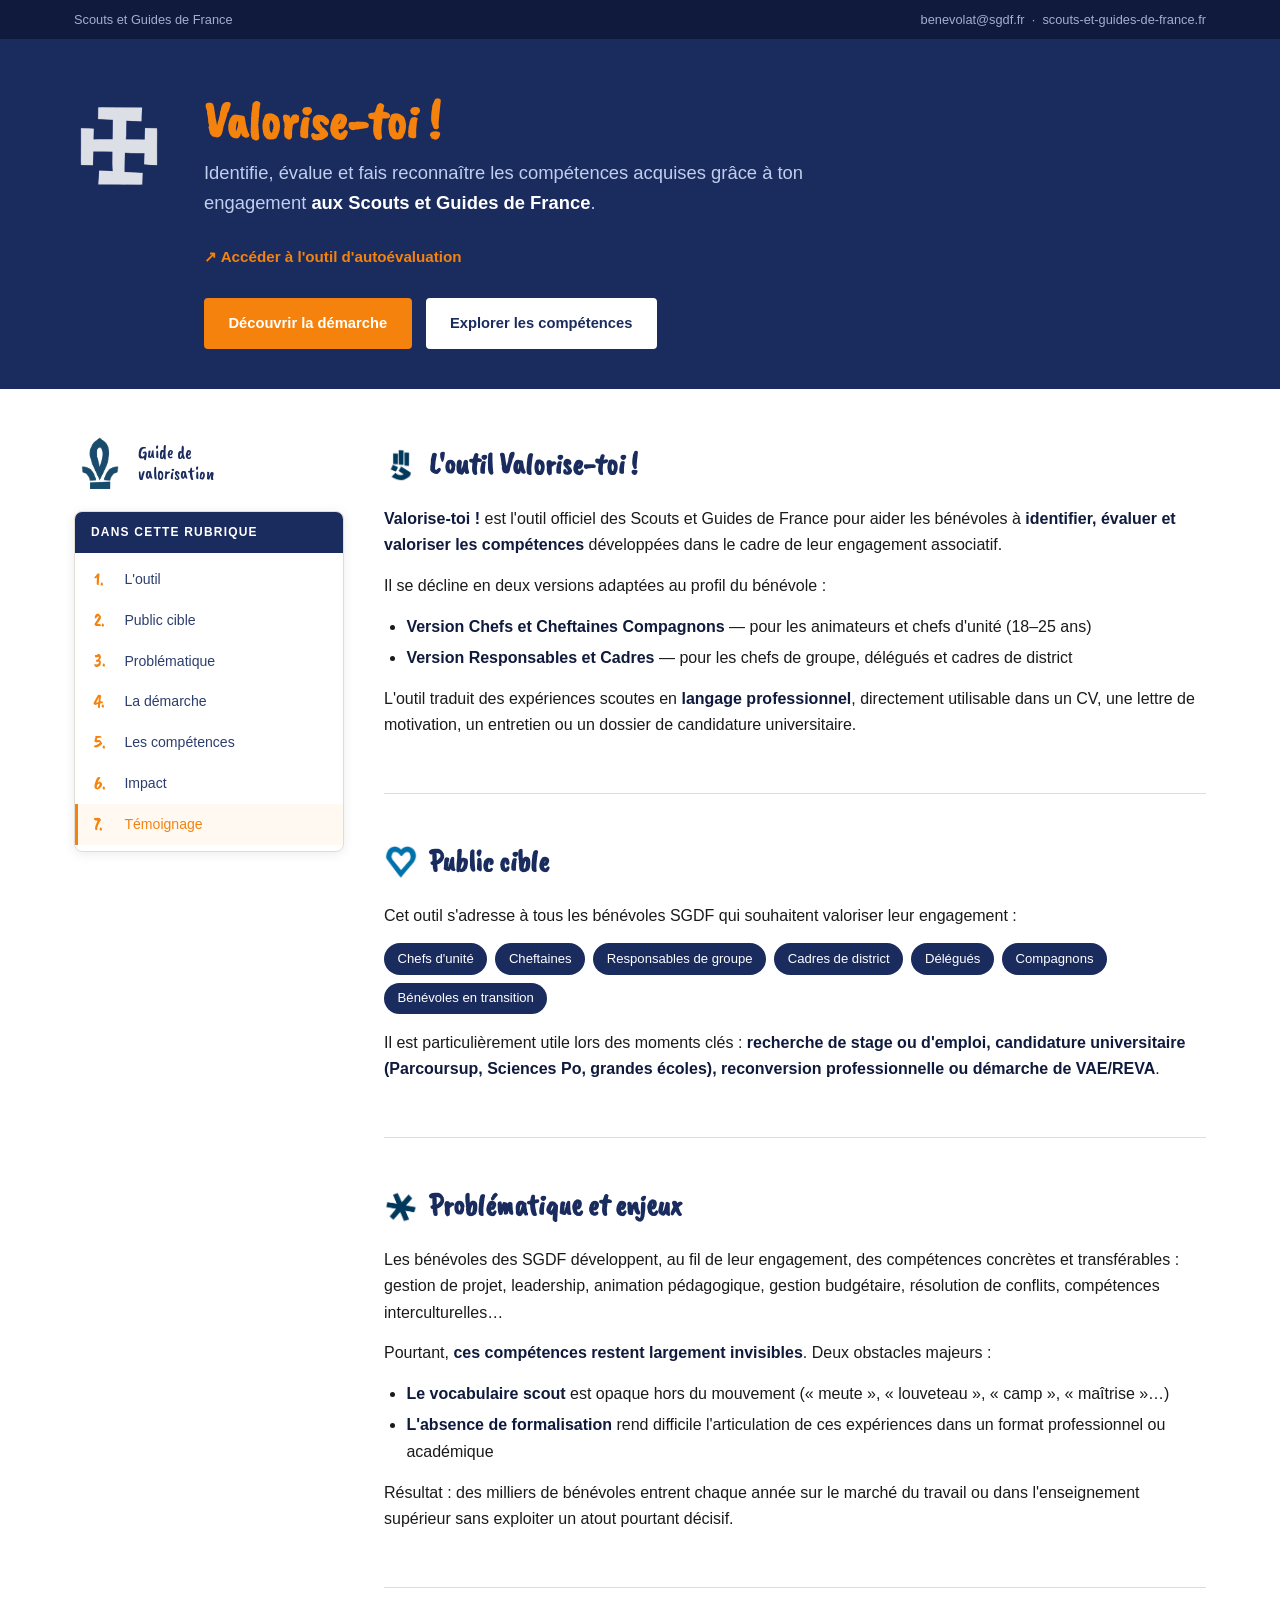
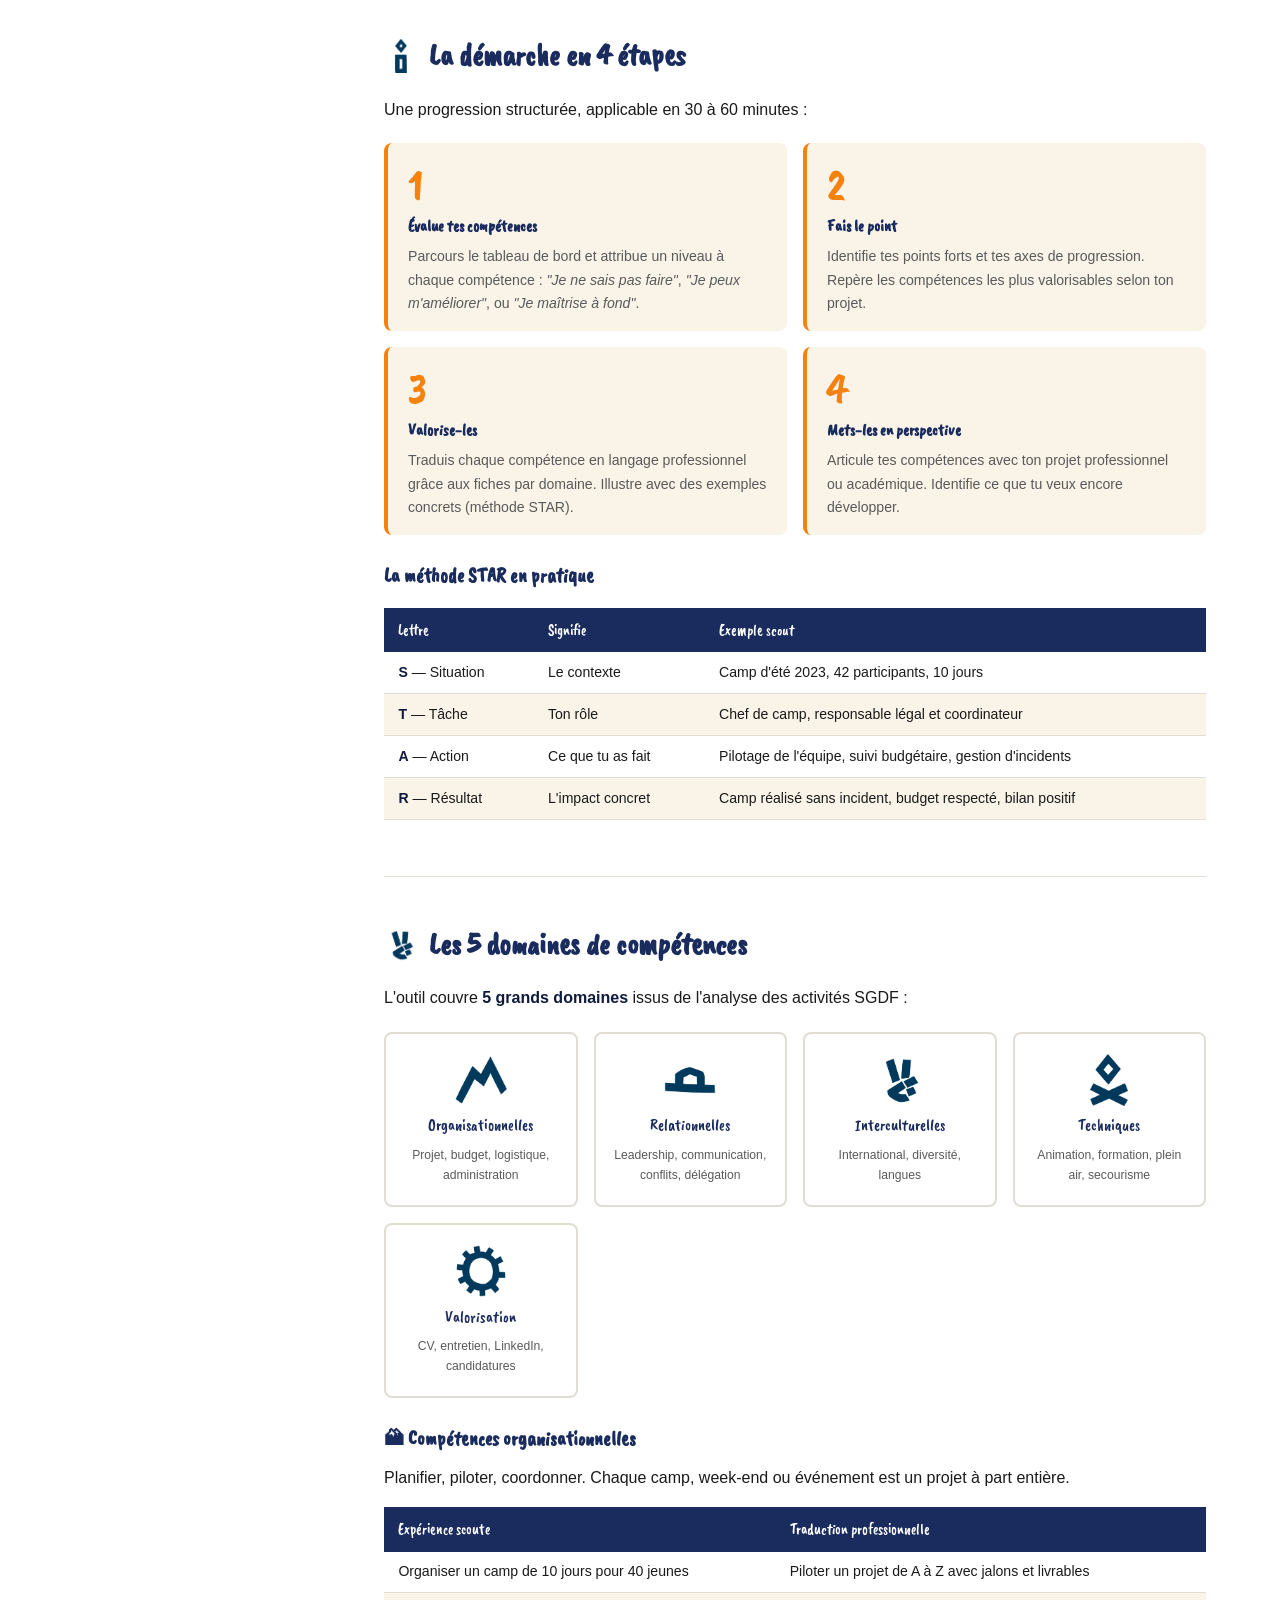
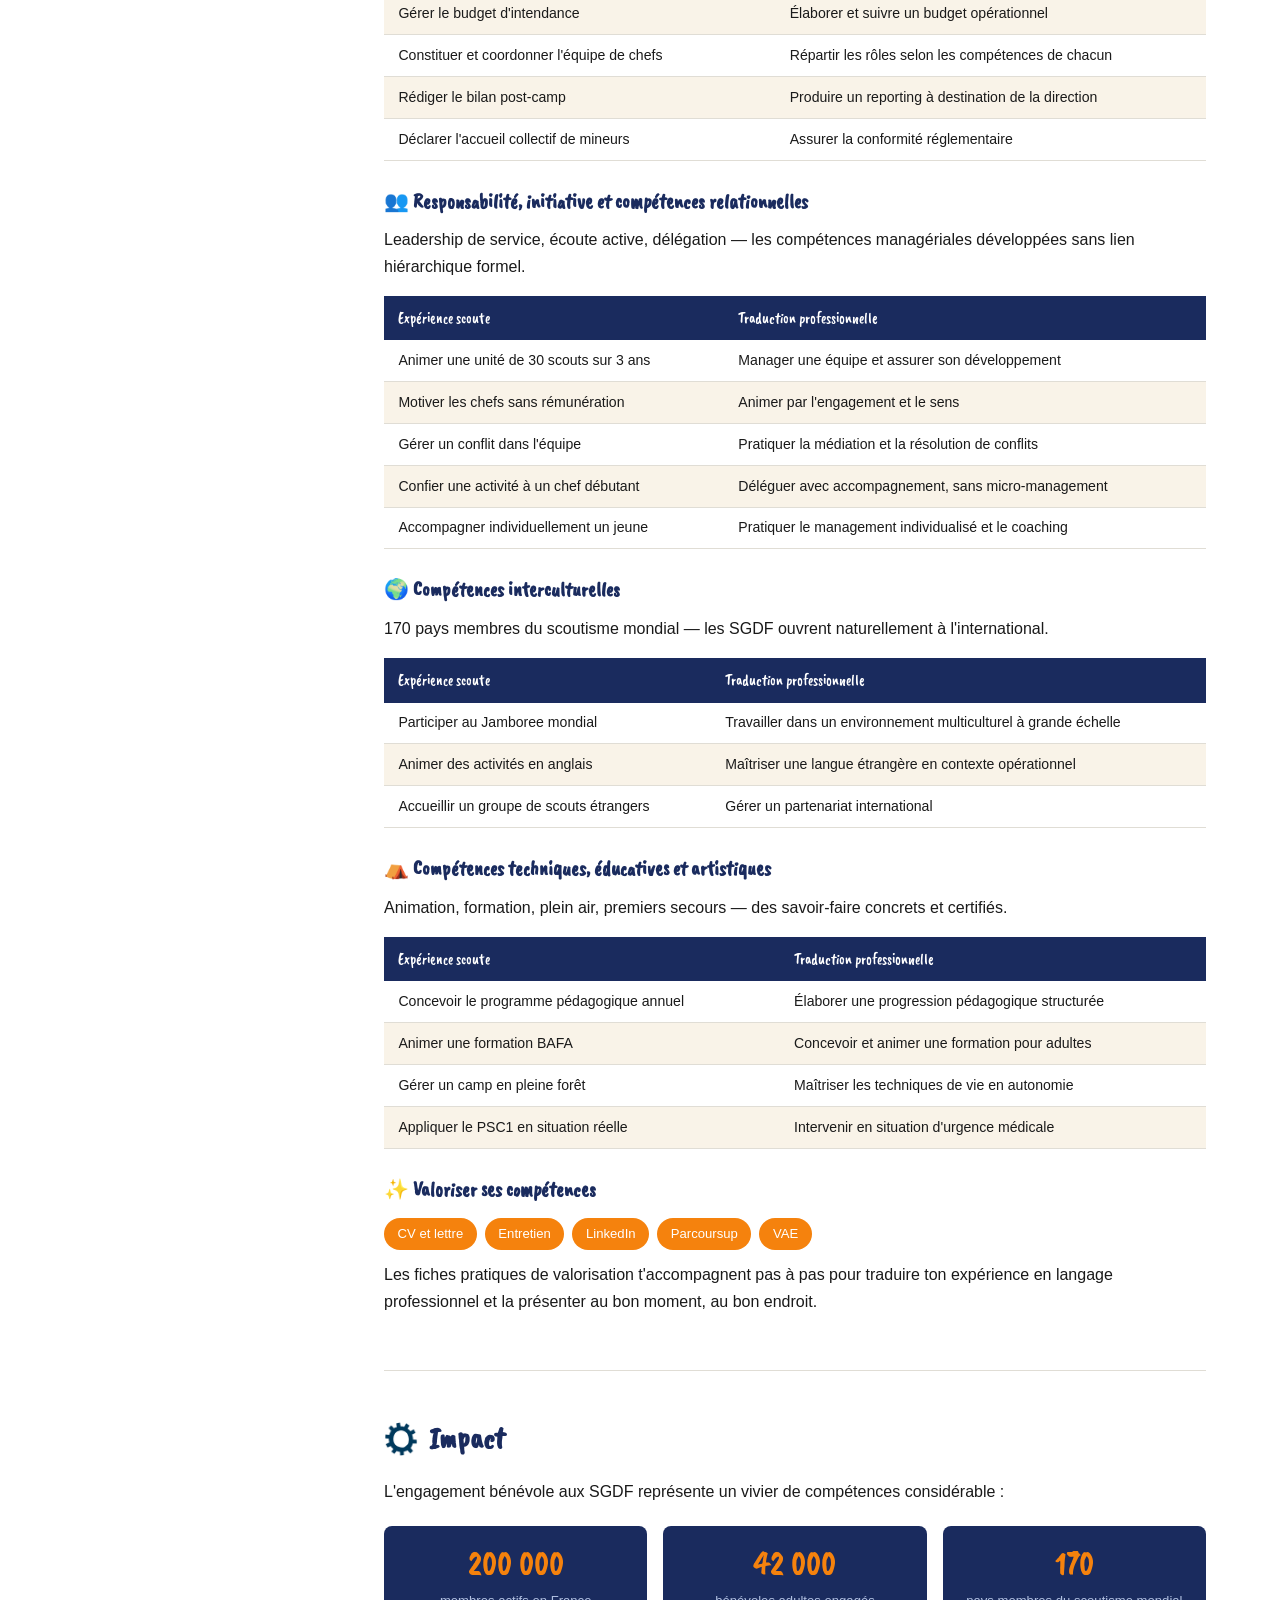
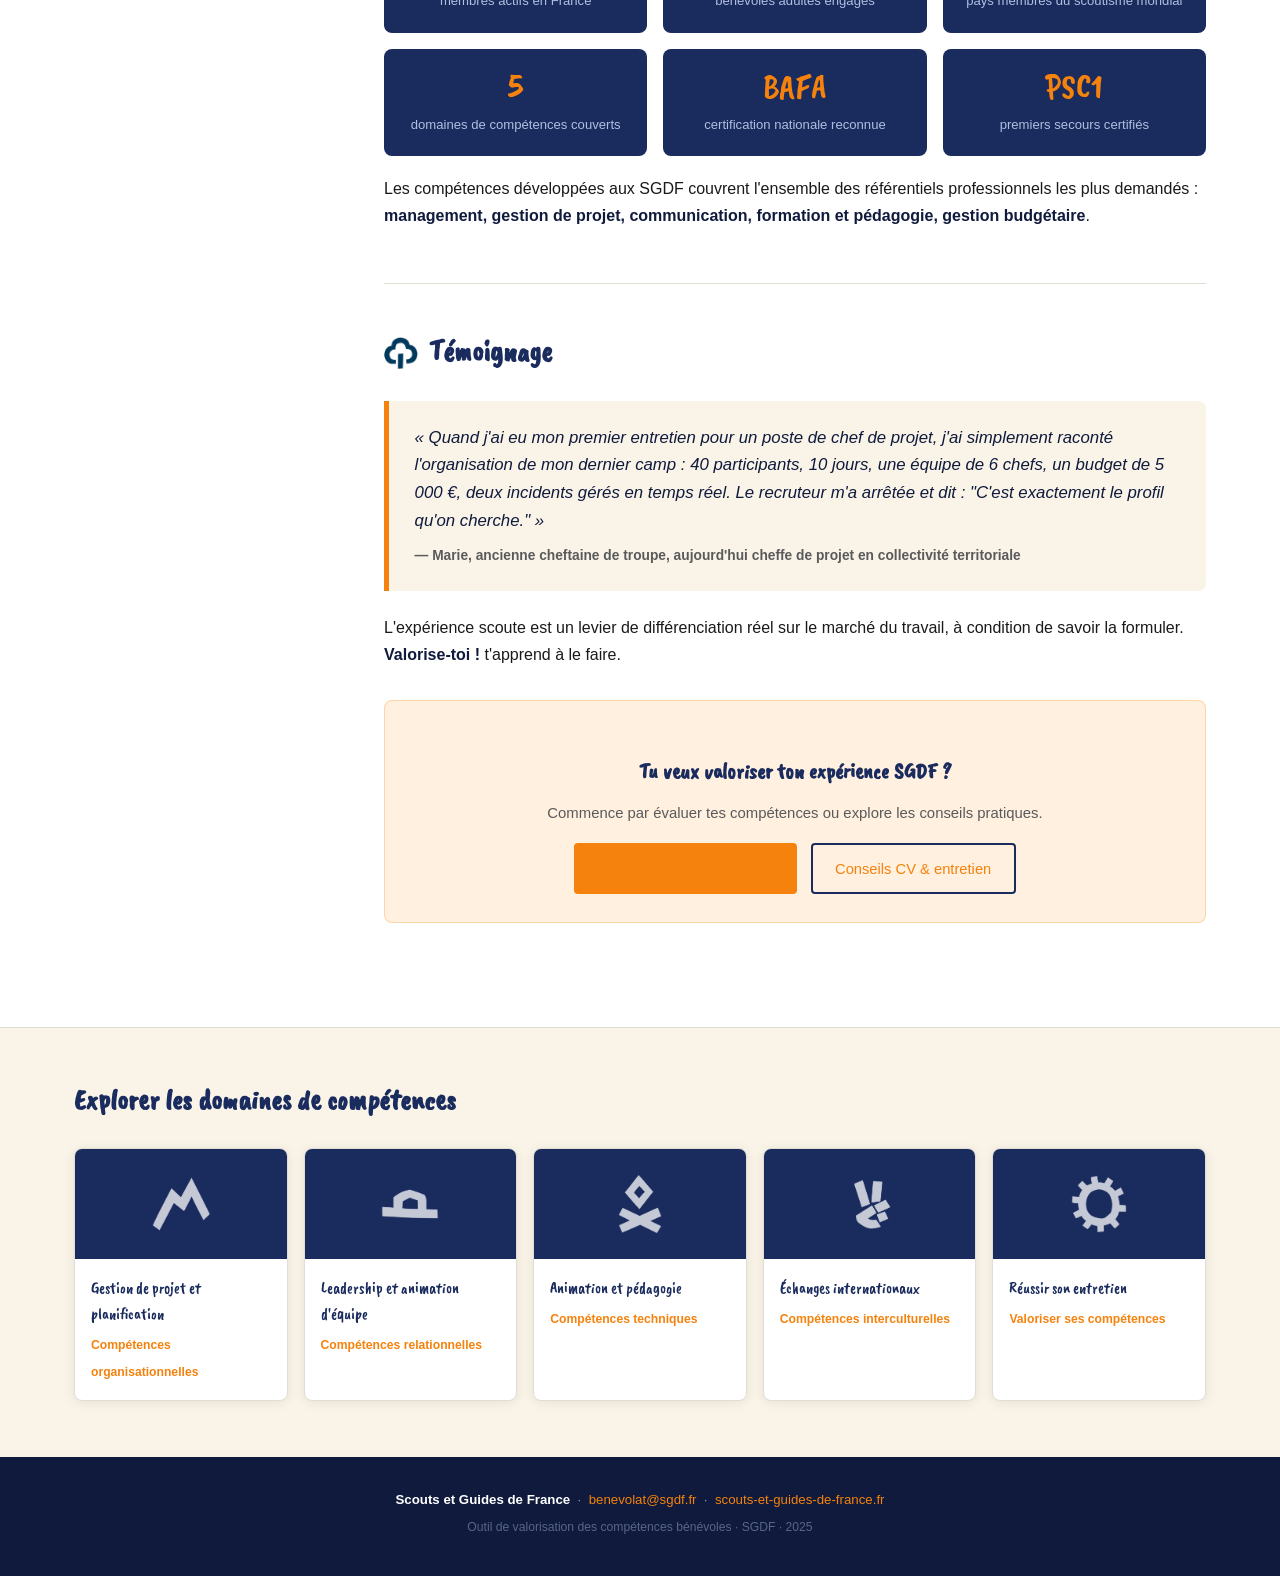
==== index.html @ da0bc48c "Add files via upload" ====
<!DOCTYPE html>
<html lang="fr">
<head>
  <meta charset="UTF-8">
  <meta name="viewport" content="width=device-width, initial-scale=1.0">
  <title>Valorise-toi ! — Scouts et Guides de France</title>
  <meta name="description" content="Identifie, évalue et fais reconnaître les compétences acquises grâce à ton engagement aux Scouts et Guides de France.">
  <link rel="icon" href="assets/icons/01_croixscoute/croix_scoute_01.png">

  <style>
    /* ── FONT ─────────────────────────────────────── */
    @font-face {
      font-family: 'CaveatBrush';
      src: url('assets/fonts/CaveatBrush-Regular.ttf') format('truetype');
    }

    /* ── RESET & ROOT ─────────────────────────────── */
    *, *::before, *::after { box-sizing: border-box; margin: 0; padding: 0; }

    :root {
      --orange:       #F5820D;
      --orange-soft:  #FFF0E0;
      --orange-dark:  #d96d05;
      --navy:         #1A2B5E;
      --navy-dark:    #0F1A3C;
      --navy-light:   #2c3e70;
      --cream:        #F9F3E8;
      --grey-light:   #f5f5f5;
      --border:       #e0ddd5;
      --text:         #1a1a1a;
      --text-muted:   #5a5a5a;
      --radius:       8px;
      --shadow:       0 2px 12px rgba(0,0,0,.08);
      --shadow-hover: 0 6px 24px rgba(0,0,0,.14);
    }

    html { scroll-behavior: smooth; }

    body {
      font-family: -apple-system, BlinkMacSystemFont, 'Segoe UI', Roboto, sans-serif;
      font-size: 1rem;
      line-height: 1.65;
      color: var(--text);
      background: #fff;
    }

    /* ── LAYOUT HELPERS ───────────────────────────── */
    .container {
      max-width: 1180px;
      margin: 0 auto;
      padding: 0 1.5rem;
    }

    /* ── TOP BAR ──────────────────────────────────── */
    .topbar {
      background: var(--navy-dark);
      padding: .55rem 0;
      font-size: .8rem;
      color: #a0afd0;
    }
    .topbar a { color: #a0afd0; text-decoration: none; }
    .topbar a:hover { color: #fff; }
    .topbar .inner {
      display: flex;
      justify-content: space-between;
      align-items: center;
      gap: 1rem;
    }

    /* ── HERO ─────────────────────────────────────── */
    .hero {
      background: var(--navy);
      color: #fff;
      padding: 3.5rem 0 2.5rem;
    }
    .hero-inner {
      display: flex;
      align-items: flex-start;
      gap: 2.5rem;
    }
    .hero-logo {
      width: 90px;
      flex-shrink: 0;
      filter: brightness(0) invert(1);
      opacity: .85;
      margin-top: .4rem;
    }
    .hero-text h1 {
      font-family: 'CaveatBrush', cursive;
      font-size: 3.2rem;
      color: var(--orange);
      line-height: 1.05;
      margin-bottom: .6rem;
    }
    .hero-text .tagline {
      font-size: 1.15rem;
      color: #c0cfee;
      max-width: 660px;
      margin-bottom: 1.6rem;
    }
    .hero-text .tagline strong { color: #fff; }
    .hero-link {
      display: inline-flex;
      align-items: center;
      gap: .4rem;
      color: var(--orange);
      font-weight: 600;
      font-size: .95rem;
      text-decoration: none;
      margin-bottom: 1.8rem;
    }
    .hero-link:hover { color: #fff; }

    /* ── BUTTONS ──────────────────────────────────── */
    .btn {
      display: inline-block;
      padding: .7rem 1.4rem;
      border-radius: 4px;
      font-weight: 600;
      font-size: .92rem;
      text-decoration: none;
      border: 2px solid transparent;
      transition: all .18s;
      cursor: pointer;
    }
    .btn + .btn { margin-left: .6rem; }
    .btn-primary   { background: var(--orange); color: #fff; border-color: var(--orange); }
    .btn-primary:hover { background: var(--orange-dark); border-color: var(--orange-dark); }
    .btn-secondary { background: #fff; color: var(--navy); border-color: #fff; }
    .btn-secondary:hover { background: var(--cream); }
    .btn-outline   { background: transparent; color: var(--navy); border-color: var(--navy); }
    .btn-outline:hover { background: var(--navy); color: #fff; }

    /* ── TWO-COLUMN GRID ──────────────────────────── */
    .page-grid {
      display: grid;
      grid-template-columns: 270px 1fr;
      gap: 2.5rem;
      padding: 3rem 0 4rem;
      align-items: start;
    }

    /* ── SIDEBAR ──────────────────────────────────── */
    .sidebar { position: sticky; top: 1.5rem; }

    .sidebar-logo-wrap {
      display: flex;
      align-items: center;
      gap: .75rem;
      margin-bottom: 1.4rem;
    }
    .sidebar-logo-wrap img {
      width: 52px;
      opacity: .9;
    }
    .sidebar-logo-wrap span {
      font-family: 'CaveatBrush', cursive;
      font-size: 1.1rem;
      color: var(--navy);
      line-height: 1.2;
    }

    .sidemenu {
      border: 1px solid var(--border);
      border-radius: var(--radius);
      overflow: hidden;
      background: #fff;
      box-shadow: var(--shadow);
    }
    .sidemenu-header {
      background: var(--navy);
      color: #fff;
      padding: .65rem 1rem;
      font-size: .75rem;
      font-weight: 700;
      text-transform: uppercase;
      letter-spacing: .1em;
    }
    .sidemenu ul { list-style: none; padding: .4rem 0; }
    .sidemenu ul li a {
      display: flex;
      align-items: center;
      gap: .5rem;
      padding: .55rem 1rem;
      color: var(--navy-light);
      text-decoration: none;
      font-size: .88rem;
      border-left: 3px solid transparent;
      transition: all .15s;
    }
    .sidemenu ul li a:hover,
    .sidemenu ul li a.active {
      color: var(--orange);
      border-left-color: var(--orange);
      background: rgba(245,130,13,.05);
    }
    .sidemenu ul li a .num {
      font-family: 'CaveatBrush', cursive;
      font-size: 1.1rem;
      color: var(--orange);
      min-width: 1.4rem;
      line-height: 1;
    }
    .sidemenu-divider { height: 1px; background: var(--border); margin: .3rem .8rem; }

    /* ── CONTENT SECTIONS ─────────────────────────── */
    .content section {
      padding-bottom: 2.5rem;
      margin-bottom: 2.5rem;
      border-bottom: 1px solid var(--border);
    }
    .content section:last-child { border-bottom: none; margin-bottom: 0; }

    .content h2 {
      font-family: 'CaveatBrush', cursive;
      font-size: 1.85rem;
      color: var(--navy);
      margin-bottom: 1rem;
      display: flex;
      align-items: center;
      gap: .7rem;
      padding-top: .25rem;
    }
    .content h2 .ico {
      width: 34px;
      height: 34px;
      object-fit: contain;
      flex-shrink: 0;
    }
    .content h3 {
      font-family: 'CaveatBrush', cursive;
      font-size: 1.25rem;
      color: var(--navy);
      margin: 1.5rem 0 .6rem;
    }
    .content p { margin-bottom: .9rem; color: var(--text); }
    .content ul, .content ol {
      padding-left: 1.4rem;
      margin-bottom: .9rem;
    }
    .content li { margin-bottom: .3rem; }
    .content a { color: var(--orange); font-weight: 500; }
    .content a:hover { color: var(--navy); }
    .content strong { color: var(--navy-dark); }

    /* ── PILLS ────────────────────────────────────── */
    .pills { display: flex; flex-wrap: wrap; gap: .5rem; margin: .8rem 0 1rem; }
    .pill {
      background: var(--navy);
      color: #fff;
      padding: .3rem .85rem;
      border-radius: 20px;
      font-size: .82rem;
      font-weight: 500;
    }
    .pill.orange { background: var(--orange); }

    /* ── STEPS GRID ───────────────────────────────── */
    .steps-grid {
      display: grid;
      grid-template-columns: 1fr 1fr;
      gap: 1rem;
      margin: 1.25rem 0;
    }
    .step-card {
      background: var(--cream);
      border-radius: var(--radius);
      padding: 1.25rem 1.25rem 1rem;
      border-left: 4px solid var(--orange);
      position: relative;
    }
    .step-num {
      font-family: 'CaveatBrush', cursive;
      font-size: 2.8rem;
      color: var(--orange);
      line-height: 1;
      margin-bottom: .3rem;
    }
    .step-card h3 {
      font-size: 1rem;
      margin: 0 0 .4rem;
    }
    .step-card p { font-size: .88rem; color: var(--text-muted); margin: 0; }

    /* ── COMPETENCY CARDS ─────────────────────────── */
    .competency-grid {
      display: grid;
      grid-template-columns: repeat(auto-fill, minmax(175px, 1fr));
      gap: 1rem;
      margin: 1.25rem 0;
    }
    .comp-card {
      background: #fff;
      border: 2px solid var(--border);
      border-radius: var(--radius);
      padding: 1.25rem .9rem;
      text-align: center;
      text-decoration: none;
      color: var(--text);
      transition: all .18s;
      display: flex;
      flex-direction: column;
      align-items: center;
      gap: .6rem;
    }
    .comp-card:hover {
      border-color: var(--orange);
      box-shadow: 0 4px 16px rgba(245,130,13,.18);
      transform: translateY(-2px);
    }
    .comp-card img { width: 52px; height: 52px; object-fit: contain; }
    .comp-card .ctitle {
      font-family: 'CaveatBrush', cursive;
      color: var(--navy);
      font-size: 1rem;
      line-height: 1.25;
    }
    .comp-card .cdesc { font-size: .76rem; color: var(--text-muted); }

    /* ── STATS ────────────────────────────────────── */
    .stats-grid {
      display: grid;
      grid-template-columns: repeat(3, 1fr);
      gap: 1rem;
      margin: 1.25rem 0;
    }
    .stat-card {
      background: var(--navy);
      border-radius: var(--radius);
      padding: 1.4rem 1rem 1.2rem;
      text-align: center;
      color: #fff;
    }
    .stat-num {
      font-family: 'CaveatBrush', cursive;
      font-size: 2.1rem;
      color: var(--orange);
      display: block;
      line-height: 1;
      margin-bottom: .35rem;
    }
    .stat-label { font-size: .82rem; color: #b0bfe0; }

    /* ── QUOTE ────────────────────────────────────── */
    .quote-block {
      background: var(--cream);
      border-left: 5px solid var(--orange);
      border-radius: 0 var(--radius) var(--radius) 0;
      padding: 1.4rem 1.6rem;
      margin: 1.5rem 0;
    }
    .quote-block blockquote p {
      font-size: 1.05rem;
      font-style: italic;
      color: var(--navy-dark);
      margin-bottom: .5rem;
    }
    .quote-block cite { font-size: .86rem; color: var(--text-muted); font-style: normal; font-weight: 600; }

    /* ── CTA BOX ──────────────────────────────────── */
    .cta-box {
      background: var(--orange-soft);
      border: 1px solid rgba(245,130,13,.25);
      border-radius: var(--radius);
      padding: 1.75rem 2rem;
      text-align: center;
      margin: 2rem 0 0;
    }
    .cta-box h3 {
      font-family: 'CaveatBrush', cursive;
      color: var(--navy);
      font-size: 1.35rem;
      margin-bottom: .8rem;
    }
    .cta-box p { color: var(--text-muted); margin-bottom: 1.1rem; font-size: .93rem; }

    /* ── COMPETENCE TABLE ─────────────────────────── */
    .comp-table {
      width: 100%;
      border-collapse: collapse;
      font-size: .88rem;
      margin: 1rem 0;
    }
    .comp-table thead th {
      background: var(--navy);
      color: #fff;
      padding: .6rem .9rem;
      text-align: left;
      font-family: 'CaveatBrush', cursive;
      font-size: .95rem;
      font-weight: normal;
    }
    .comp-table tbody td {
      padding: .55rem .9rem;
      border-bottom: 1px solid var(--border);
      vertical-align: top;
    }
    .comp-table tbody tr:nth-child(even) td { background: var(--cream); }

    /* ── RELATED SECTION ──────────────────────────── */
    .related {
      background: var(--cream);
      padding: 3rem 0 3.5rem;
      border-top: 1px solid var(--border);
    }
    .related h2 {
      font-family: 'CaveatBrush', cursive;
      font-size: 1.8rem;
      color: var(--navy);
      margin-bottom: 1.5rem;
    }
    .cards-grid {
      display: grid;
      grid-template-columns: repeat(auto-fill, minmax(210px, 1fr));
      gap: 1rem;
    }
    .rcard {
      background: #fff;
      border-radius: var(--radius);
      border: 1px solid var(--border);
      overflow: hidden;
      text-decoration: none;
      color: var(--text);
      display: flex;
      flex-direction: column;
      box-shadow: var(--shadow);
      transition: box-shadow .18s, transform .18s;
    }
    .rcard:hover { box-shadow: var(--shadow-hover); transform: translateY(-3px); }
    .rcard-img {
      height: 110px;
      background: var(--navy);
      display: flex;
      align-items: center;
      justify-content: center;
    }
    .rcard-img img {
      width: 58px;
      height: 58px;
      object-fit: contain;
      filter: brightness(0) invert(1);
      opacity: .75;
    }
    .rcard-body { padding: 1rem; flex: 1; }
    .rcard-body h3 {
      font-family: 'CaveatBrush', cursive;
      font-size: 1rem;
      color: var(--navy);
      margin-bottom: .25rem;
      font-weight: normal;
    }
    .rcard-detail { font-size: .76rem; color: var(--orange); font-weight: 600; }

    /* ── FOOTER ───────────────────────────────────── */
    footer {
      background: var(--navy-dark);
      color: #8899bb;
      padding: 2rem 0;
      font-size: .83rem;
      text-align: center;
    }
    footer a { color: var(--orange); text-decoration: none; }
    footer strong { color: #fff; }
    footer .footer-row { margin-bottom: .4rem; }

    /* ── RESPONSIVE ───────────────────────────────── */
    @media (max-width: 860px) {
      .page-grid { grid-template-columns: 1fr; }
      .sidebar { position: static; }
      .hero-inner { flex-direction: column; gap: 1rem; }
      .hero-logo { display: none; }
      .hero-text h1 { font-size: 2.4rem; }
      .steps-grid { grid-template-columns: 1fr; }
      .stats-grid { grid-template-columns: repeat(2, 1fr); }
    }
    @media (max-width: 540px) {
      .stats-grid { grid-template-columns: 1fr; }
      .competency-grid { grid-template-columns: repeat(2, 1fr); }
      .cards-grid { grid-template-columns: repeat(2, 1fr); }
      .btn + .btn { margin-left: 0; margin-top: .5rem; }
    }
  </style>
</head>
<body>

<!-- ═══ TOP BAR ═══════════════════════════════════════════════════════════ -->
<div class="topbar">
  <div class="container inner">
    <span>Scouts et Guides de France</span>
    <span>
      <a href="mailto:benevolat@sgdf.fr">benevolat@sgdf.fr</a>
      &nbsp;·&nbsp;
      <a href="https://www.scouts-et-guides-de-france.fr" target="_blank" rel="noopener">scouts-et-guides-de-france.fr</a>
    </span>
  </div>
</div>

<!-- ═══ HERO ══════════════════════════════════════════════════════════════ -->
<section class="hero">
  <div class="container">
    <div class="hero-inner">
      <img class="hero-logo" src="assets/icons/01_croixscoute/croix_scoute_01.png" alt="SGDF">
      <div class="hero-text">
        <h1>Valorise-toi !</h1>
        <p class="tagline">
          Identifie, évalue et fais reconnaître les compétences acquises grâce à ton engagement
          <strong>aux Scouts et Guides de France</strong>.
        </p>
        <a class="hero-link" href="autoévaluation/outil-valorise-toi.html">
          ↗ Accéder à l'outil d'autoévaluation
        </a>
        <div>
          <a class="btn btn-primary" href="#demarche">Découvrir la démarche</a>
          <a class="btn btn-secondary" href="#competences">Explorer les compétences</a>
        </div>
      </div>
    </div>
  </div>
</section>

<!-- ═══ MAIN GRID ═════════════════════════════════════════════════════════ -->
<div class="container">
  <div class="page-grid">

    <!-- ── SIDEBAR ─────────────────────────────────── -->
    <aside class="sidebar">
      <div class="sidebar-logo-wrap">
        <img src="assets/icons/03_lys/lys-01.png" alt="">
        <span>Guide de<br>valorisation</span>
      </div>
      <nav class="sidemenu">
        <div class="sidemenu-header">Dans cette rubrique</div>
        <ul>
          <li><a href="#outil"><span class="num">1.</span> L'outil</a></li>
          <li><a href="#public"><span class="num">2.</span> Public cible</a></li>
          <li><a href="#problematique"><span class="num">3.</span> Problématique</a></li>
          <li><a href="#demarche"><span class="num">4.</span> La démarche</a></li>
          <li><a href="#competences"><span class="num">5.</span> Les compétences</a></li>
          <li><a href="#impact"><span class="num">6.</span> Impact</a></li>
          <li><a href="#temoignage"><span class="num">7.</span> Témoignage</a></li>
        </ul>
      </nav>
    </aside>

    <!-- ── MAIN CONTENT ────────────────────────────── -->
    <main class="content">

      <!-- 1. L'OUTIL -->
      <section id="outil">
        <h2>
          <img class="ico" src="assets/icons/10_promesse/promesse-01.png" alt="">
          L'outil Valorise-toi !
        </h2>
        <p>
          <strong>Valorise-toi !</strong> est l'outil officiel des Scouts et Guides de France pour
          aider les bénévoles à <strong>identifier, évaluer et valoriser les compétences</strong>
          développées dans le cadre de leur engagement associatif.
        </p>
        <p>Il se décline en deux versions adaptées au profil du bénévole :</p>
        <ul>
          <li><strong>Version Chefs et Cheftaines Compagnons</strong> — pour les animateurs et chefs d'unité (18–25 ans)</li>
          <li><strong>Version Responsables et Cadres</strong> — pour les chefs de groupe, délégués et cadres de district</li>
        </ul>
        <p>
          L'outil traduit des expériences scoutes en <strong>langage professionnel</strong>, directement
          utilisable dans un CV, une lettre de motivation, un entretien ou un dossier de candidature
          universitaire.
        </p>
      </section>

      <!-- 2. PUBLIC CIBLE -->
      <section id="public">
        <h2>
          <img class="ico" src="assets/icons/38_coeur/coeur-01.png" alt="">
          Public cible
        </h2>
        <p>Cet outil s'adresse à tous les bénévoles SGDF qui souhaitent valoriser leur engagement :</p>
        <div class="pills">
          <span class="pill">Chefs d'unité</span>
          <span class="pill">Cheftaines</span>
          <span class="pill">Responsables de groupe</span>
          <span class="pill">Cadres de district</span>
          <span class="pill">Délégués</span>
          <span class="pill">Compagnons</span>
          <span class="pill">Bénévoles en transition</span>
        </div>
        <p>
          Il est particulièrement utile lors des moments clés : <strong>recherche de stage ou d'emploi,
          candidature universitaire (Parcoursup, Sciences Po, grandes écoles), reconversion
          professionnelle ou démarche de VAE/REVA</strong>.
        </p>
      </section>

      <!-- 3. PROBLEMATIQUE -->
      <section id="problematique">
        <h2>
          <img class="ico" src="assets/icons/34_etoile/etoile-01.png" alt="">
          Problématique et enjeux
        </h2>
        <p>
          Les bénévoles des SGDF développent, au fil de leur engagement, des compétences concrètes
          et transférables : gestion de projet, leadership, animation pédagogique, gestion budgétaire,
          résolution de conflits, compétences interculturelles…
        </p>
        <p>Pourtant, <strong>ces compétences restent largement invisibles</strong>. Deux obstacles majeurs :</p>
        <ul>
          <li>
            <strong>Le vocabulaire scout</strong> est opaque hors du mouvement
            (« meute », « louveteau », « camp », « maîtrise »…)
          </li>
          <li>
            <strong>L'absence de formalisation</strong> rend difficile l'articulation de ces
            expériences dans un format professionnel ou académique
          </li>
        </ul>
        <p>
          Résultat : des milliers de bénévoles entrent chaque année sur le marché du travail ou dans
          l'enseignement supérieur sans exploiter un atout pourtant décisif.
        </p>
      </section>

      <!-- 4. LA DEMARCHE -->
      <section id="demarche">
        <h2>
          <img class="ico" src="assets/icons/09_bougie/bougie-01.png" alt="">
          La démarche en 4 étapes
        </h2>
        <p>Une progression structurée, applicable en 30 à 60 minutes :</p>

        <div class="steps-grid">
          <div class="step-card">
            <div class="step-num">1</div>
            <h3>Évalue tes compétences</h3>
            <p>Parcours le tableau de bord et attribue un niveau à chaque compétence : <em>"Je ne sais pas faire"</em>, <em>"Je peux m'améliorer"</em>, ou <em>"Je maîtrise à fond"</em>.</p>
          </div>
          <div class="step-card">
            <div class="step-num">2</div>
            <h3>Fais le point</h3>
            <p>Identifie tes points forts et tes axes de progression. Repère les compétences les plus valorisables selon ton projet.</p>
          </div>
          <div class="step-card">
            <div class="step-num">3</div>
            <h3>Valorise-les</h3>
            <p>Traduis chaque compétence en langage professionnel grâce aux fiches par domaine. Illustre avec des exemples concrets (méthode STAR).</p>
          </div>
          <div class="step-card">
            <div class="step-num">4</div>
            <h3>Mets-les en perspective</h3>
            <p>Articule tes compétences avec ton projet professionnel ou académique. Identifie ce que tu veux encore développer.</p>
          </div>
        </div>

        <h3>La méthode STAR en pratique</h3>
        <table class="comp-table">
          <thead>
            <tr>
              <th>Lettre</th>
              <th>Signifie</th>
              <th>Exemple scout</th>
            </tr>
          </thead>
          <tbody>
            <tr><td><strong>S</strong> — Situation</td><td>Le contexte</td><td>Camp d'été 2023, 42 participants, 10 jours</td></tr>
            <tr><td><strong>T</strong> — Tâche</td><td>Ton rôle</td><td>Chef de camp, responsable légal et coordinateur</td></tr>
            <tr><td><strong>A</strong> — Action</td><td>Ce que tu as fait</td><td>Pilotage de l'équipe, suivi budgétaire, gestion d'incidents</td></tr>
            <tr><td><strong>R</strong> — Résultat</td><td>L'impact concret</td><td>Camp réalisé sans incident, budget respecté, bilan positif</td></tr>
          </tbody>
        </table>
      </section>

      <!-- 5. LES COMPETENCES -->
      <section id="competences">
        <h2>
          <img class="ico" src="assets/icons/35_paix/paix-01.png" alt="">
          Les 5 domaines de compétences
        </h2>
        <p>L'outil couvre <strong>5 grands domaines</strong> issus de l'analyse des activités SGDF :</p>

        <div class="competency-grid">
          <a class="comp-card" href="#comp-org">
            <img src="assets/icons/16_montagne/montagne-01.png" alt="">
            <div class="ctitle">Organisationnelles</div>
            <div class="cdesc">Projet, budget, logistique, administration</div>
          </a>
          <a class="comp-card" href="#comp-rel">
            <img src="assets/icons/40_badenpowell/badenpowel_01.png" alt="">
            <div class="ctitle">Relationnelles</div>
            <div class="cdesc">Leadership, communication, conflits, délégation</div>
          </a>
          <a class="comp-card" href="#comp-inter">
            <img src="assets/icons/35_paix/paix-01.png" alt="">
            <div class="ctitle">Interculturelles</div>
            <div class="cdesc">International, diversité, langues</div>
          </a>
          <a class="comp-card" href="#comp-tech">
            <img src="assets/icons/18_feu/feu-01.png" alt="">
            <div class="ctitle">Techniques</div>
            <div class="cdesc">Animation, formation, plein air, secourisme</div>
          </a>
          <a class="comp-card" href="#comp-val">
            <img src="assets/icons/26_soleil/soleil-01.png" alt="">
            <div class="ctitle">Valorisation</div>
            <div class="cdesc">CV, entretien, LinkedIn, candidatures</div>
          </a>
        </div>

        <!-- Organisationnelles -->
        <h3 id="comp-org">🏔 Compétences organisationnelles</h3>
        <p>Planifier, piloter, coordonner. Chaque camp, week-end ou événement est un projet à part entière.</p>
        <table class="comp-table">
          <thead><tr><th>Expérience scoute</th><th>Traduction professionnelle</th></tr></thead>
          <tbody>
            <tr><td>Organiser un camp de 10 jours pour 40 jeunes</td><td>Piloter un projet de A à Z avec jalons et livrables</td></tr>
            <tr><td>Gérer le budget d'intendance</td><td>Élaborer et suivre un budget opérationnel</td></tr>
            <tr><td>Constituer et coordonner l'équipe de chefs</td><td>Répartir les rôles selon les compétences de chacun</td></tr>
            <tr><td>Rédiger le bilan post-camp</td><td>Produire un reporting à destination de la direction</td></tr>
            <tr><td>Déclarer l'accueil collectif de mineurs</td><td>Assurer la conformité réglementaire</td></tr>
          </tbody>
        </table>

        <!-- Relationnelles -->
        <h3 id="comp-rel">👥 Responsabilité, initiative et compétences relationnelles</h3>
        <p>Leadership de service, écoute active, délégation — les compétences managériales développées sans lien hiérarchique formel.</p>
        <table class="comp-table">
          <thead><tr><th>Expérience scoute</th><th>Traduction professionnelle</th></tr></thead>
          <tbody>
            <tr><td>Animer une unité de 30 scouts sur 3 ans</td><td>Manager une équipe et assurer son développement</td></tr>
            <tr><td>Motiver les chefs sans rémunération</td><td>Animer par l'engagement et le sens</td></tr>
            <tr><td>Gérer un conflit dans l'équipe</td><td>Pratiquer la médiation et la résolution de conflits</td></tr>
            <tr><td>Confier une activité à un chef débutant</td><td>Déléguer avec accompagnement, sans micro-management</td></tr>
            <tr><td>Accompagner individuellement un jeune</td><td>Pratiquer le management individualisé et le coaching</td></tr>
          </tbody>
        </table>

        <!-- Interculturelles -->
        <h3 id="comp-inter">🌍 Compétences interculturelles</h3>
        <p>170 pays membres du scoutisme mondial — les SGDF ouvrent naturellement à l'international.</p>
        <table class="comp-table">
          <thead><tr><th>Expérience scoute</th><th>Traduction professionnelle</th></tr></thead>
          <tbody>
            <tr><td>Participer au Jamboree mondial</td><td>Travailler dans un environnement multiculturel à grande échelle</td></tr>
            <tr><td>Animer des activités en anglais</td><td>Maîtriser une langue étrangère en contexte opérationnel</td></tr>
            <tr><td>Accueillir un groupe de scouts étrangers</td><td>Gérer un partenariat international</td></tr>
          </tbody>
        </table>

        <!-- Techniques -->
        <h3 id="comp-tech">⛺ Compétences techniques, éducatives et artistiques</h3>
        <p>Animation, formation, plein air, premiers secours — des savoir-faire concrets et certifiés.</p>
        <table class="comp-table">
          <thead><tr><th>Expérience scoute</th><th>Traduction professionnelle</th></tr></thead>
          <tbody>
            <tr><td>Concevoir le programme pédagogique annuel</td><td>Élaborer une progression pédagogique structurée</td></tr>
            <tr><td>Animer une formation BAFA</td><td>Concevoir et animer une formation pour adultes</td></tr>
            <tr><td>Gérer un camp en pleine forêt</td><td>Maîtriser les techniques de vie en autonomie</td></tr>
            <tr><td>Appliquer le PSC1 en situation réelle</td><td>Intervenir en situation d'urgence médicale</td></tr>
          </tbody>
        </table>

        <!-- Valorisation -->
        <h3 id="comp-val">✨ Valoriser ses compétences</h3>
        <div class="pills" style="margin-bottom:.8rem">
          <span class="pill orange">CV et lettre</span>
          <span class="pill orange">Entretien</span>
          <span class="pill orange">LinkedIn</span>
          <span class="pill orange">Parcoursup</span>
          <span class="pill orange">VAE</span>
        </div>
        <p>
          Les fiches pratiques de valorisation t'accompagnent pas à pas pour traduire ton expérience
          en langage professionnel et la présenter au bon moment, au bon endroit.
        </p>
      </section>

      <!-- 6. IMPACT -->
      <section id="impact">
        <h2>
          <img class="ico" src="assets/icons/26_soleil/soleil-01.png" alt="">
          Impact
        </h2>
        <p>L'engagement bénévole aux SGDF représente un vivier de compétences considérable :</p>
        <div class="stats-grid">
          <div class="stat-card">
            <span class="stat-num">200 000</span>
            <span class="stat-label">membres actifs en France</span>
          </div>
          <div class="stat-card">
            <span class="stat-num">42 000</span>
            <span class="stat-label">bénévoles adultes engagés</span>
          </div>
          <div class="stat-card">
            <span class="stat-num">170</span>
            <span class="stat-label">pays membres du scoutisme mondial</span>
          </div>
          <div class="stat-card">
            <span class="stat-num">5</span>
            <span class="stat-label">domaines de compétences couverts</span>
          </div>
          <div class="stat-card">
            <span class="stat-num">BAFA</span>
            <span class="stat-label">certification nationale reconnue</span>
          </div>
          <div class="stat-card">
            <span class="stat-num">PSC1</span>
            <span class="stat-label">premiers secours certifiés</span>
          </div>
        </div>
        <p>
          Les compétences développées aux SGDF couvrent l'ensemble des référentiels professionnels
          les plus demandés : <strong>management, gestion de projet, communication, formation et
          pédagogie, gestion budgétaire</strong>.
        </p>
      </section>

      <!-- 7. TEMOIGNAGE -->
      <section id="temoignage">
        <h2>
          <img class="ico" src="assets/icons/02_trefle/trefle-01.png" alt="">
          Témoignage
        </h2>
        <div class="quote-block">
          <blockquote>
            <p>
              « Quand j'ai eu mon premier entretien pour un poste de chef de projet,
              j'ai simplement raconté l'organisation de mon dernier camp : 40 participants,
              10 jours, une équipe de 6 chefs, un budget de 5 000 €, deux incidents gérés
              en temps réel. Le recruteur m'a arrêtée et dit : "C'est exactement le profil
              qu'on cherche." »
            </p>
          </blockquote>
          <cite>— Marie, ancienne cheftaine de troupe, aujourd'hui cheffe de projet en collectivité territoriale</cite>
        </div>
        <p>
          L'expérience scoute est un levier de différenciation réel sur le marché du travail,
          à condition de savoir la formuler. <strong>Valorise-toi !</strong> t'apprend à le faire.
        </p>

        <div class="cta-box">
          <h3>Tu veux valoriser ton expérience SGDF ?</h3>
          <p>Commence par évaluer tes compétences ou explore les conseils pratiques.</p>
          <a class="btn btn-primary" href="autoévaluation/outil-valorise-toi.html">Évaluer mes compétences</a>
          <a class="btn btn-outline" href="valoriser-ses-compétences/cv-lettre-motivation.html">Conseils CV &amp; entretien</a>
        </div>
      </section>

    </main><!-- /content -->
  </div><!-- /page-grid -->
</div><!-- /container -->

<!-- ═══ RELATED ════════════════════════════════════════════════════════════ -->
<section class="related">
  <div class="container">
    <h2>Explorer les domaines de compétences</h2>
    <div class="cards-grid">
      <a class="rcard" href="compétences-organisationnelles/gestion-de-projet.html">
        <div class="rcard-img"><img src="assets/icons/16_montagne/montagne-01.png" alt=""></div>
        <div class="rcard-body">
          <h3>Gestion de projet et planification</h3>
          <span class="rcard-detail">Compétences organisationnelles</span>
        </div>
      </a>
      <a class="rcard" href="compétences-relationnelles/leadership.html">
        <div class="rcard-img"><img src="assets/icons/40_badenpowell/badenpowel_01.png" alt=""></div>
        <div class="rcard-body">
          <h3>Leadership et animation d'équipe</h3>
          <span class="rcard-detail">Compétences relationnelles</span>
        </div>
      </a>
      <a class="rcard" href="compétences-techniques/animation-pedagogie.html">
        <div class="rcard-img"><img src="assets/icons/18_feu/feu-01.png" alt=""></div>
        <div class="rcard-body">
          <h3>Animation et pédagogie</h3>
          <span class="rcard-detail">Compétences techniques</span>
        </div>
      </a>
      <a class="rcard" href="compétences-interculturelles/echanges-internationaux.html">
        <div class="rcard-img"><img src="assets/icons/35_paix/paix-01.png" alt=""></div>
        <div class="rcard-body">
          <h3>Échanges internationaux</h3>
          <span class="rcard-detail">Compétences interculturelles</span>
        </div>
      </a>
      <a class="rcard" href="valoriser-ses-compétences/entretien.html">
        <div class="rcard-img"><img src="assets/icons/26_soleil/soleil-01.png" alt=""></div>
        <div class="rcard-body">
          <h3>Réussir son entretien</h3>
          <span class="rcard-detail">Valoriser ses compétences</span>
        </div>
      </a>
    </div>
  </div>
</section>

<!-- ═══ FOOTER ════════════════════════════════════════════════════════════ -->
<footer>
  <div class="container">
    <div class="footer-row">
      <strong>Scouts et Guides de France</strong>
      &nbsp;·&nbsp;
      <a href="mailto:benevolat@sgdf.fr">benevolat@sgdf.fr</a>
      &nbsp;·&nbsp;
      <a href="https://www.scouts-et-guides-de-france.fr" target="_blank" rel="noopener">scouts-et-guides-de-france.fr</a>
    </div>
    <div class="footer-row" style="opacity:.6;font-size:.76rem;margin-top:.4rem">
      Outil de valorisation des compétences bénévoles · SGDF · 2025
    </div>
  </div>
</footer>

<!-- ═══ SCRIPT — sidebar active link ═════════════════════════════════════ -->
<script>
  const sections = document.querySelectorAll('.content section[id]');
  const navLinks = document.querySelectorAll('.sidemenu a');

  const observer = new IntersectionObserver(entries => {
    entries.forEach(entry => {
      if (entry.isIntersecting) {
        navLinks.forEach(l => l.classList.remove('active'));
        const link = document.querySelector(`.sidemenu a[href="#${entry.target.id}"]`);
        if (link) link.classList.add('active');
      }
    });
  }, { rootMargin: '-30% 0px -60% 0px' });

  sections.forEach(s => observer.observe(s));
</script>

</body>
</html>
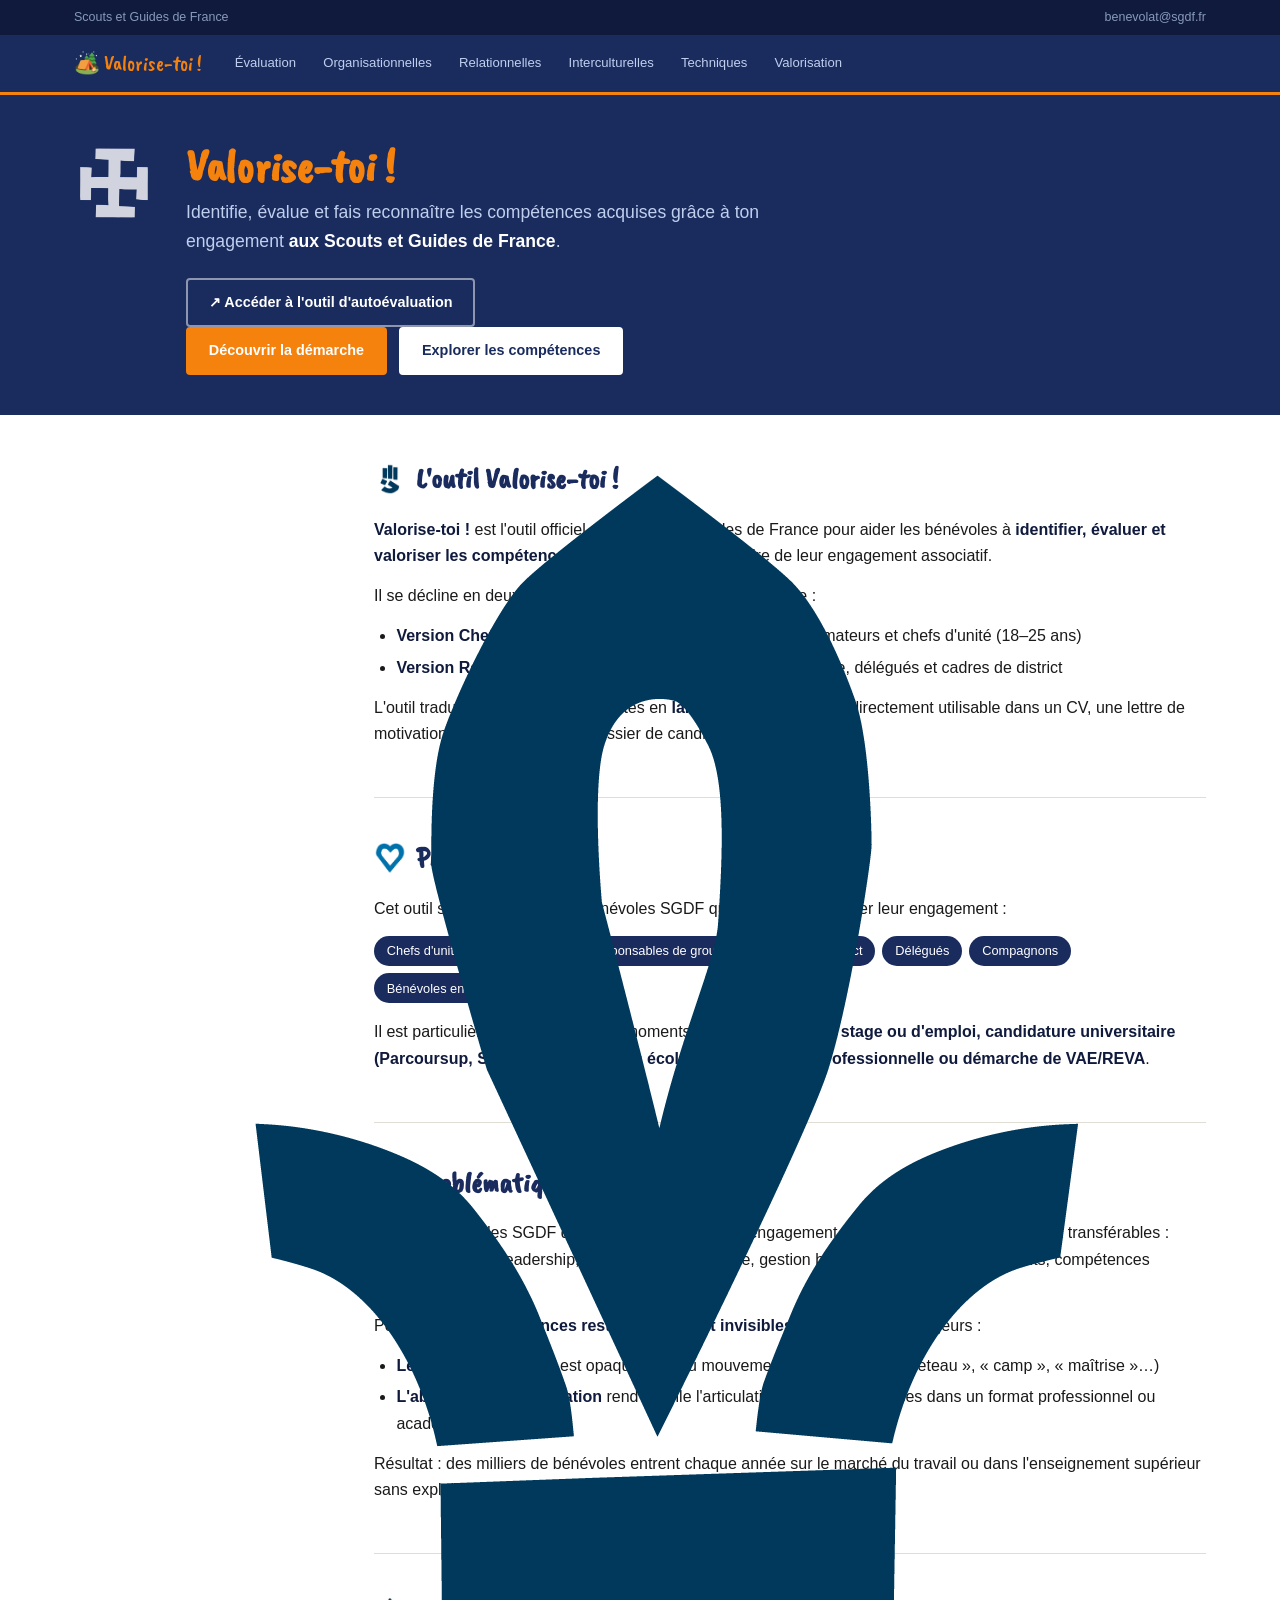
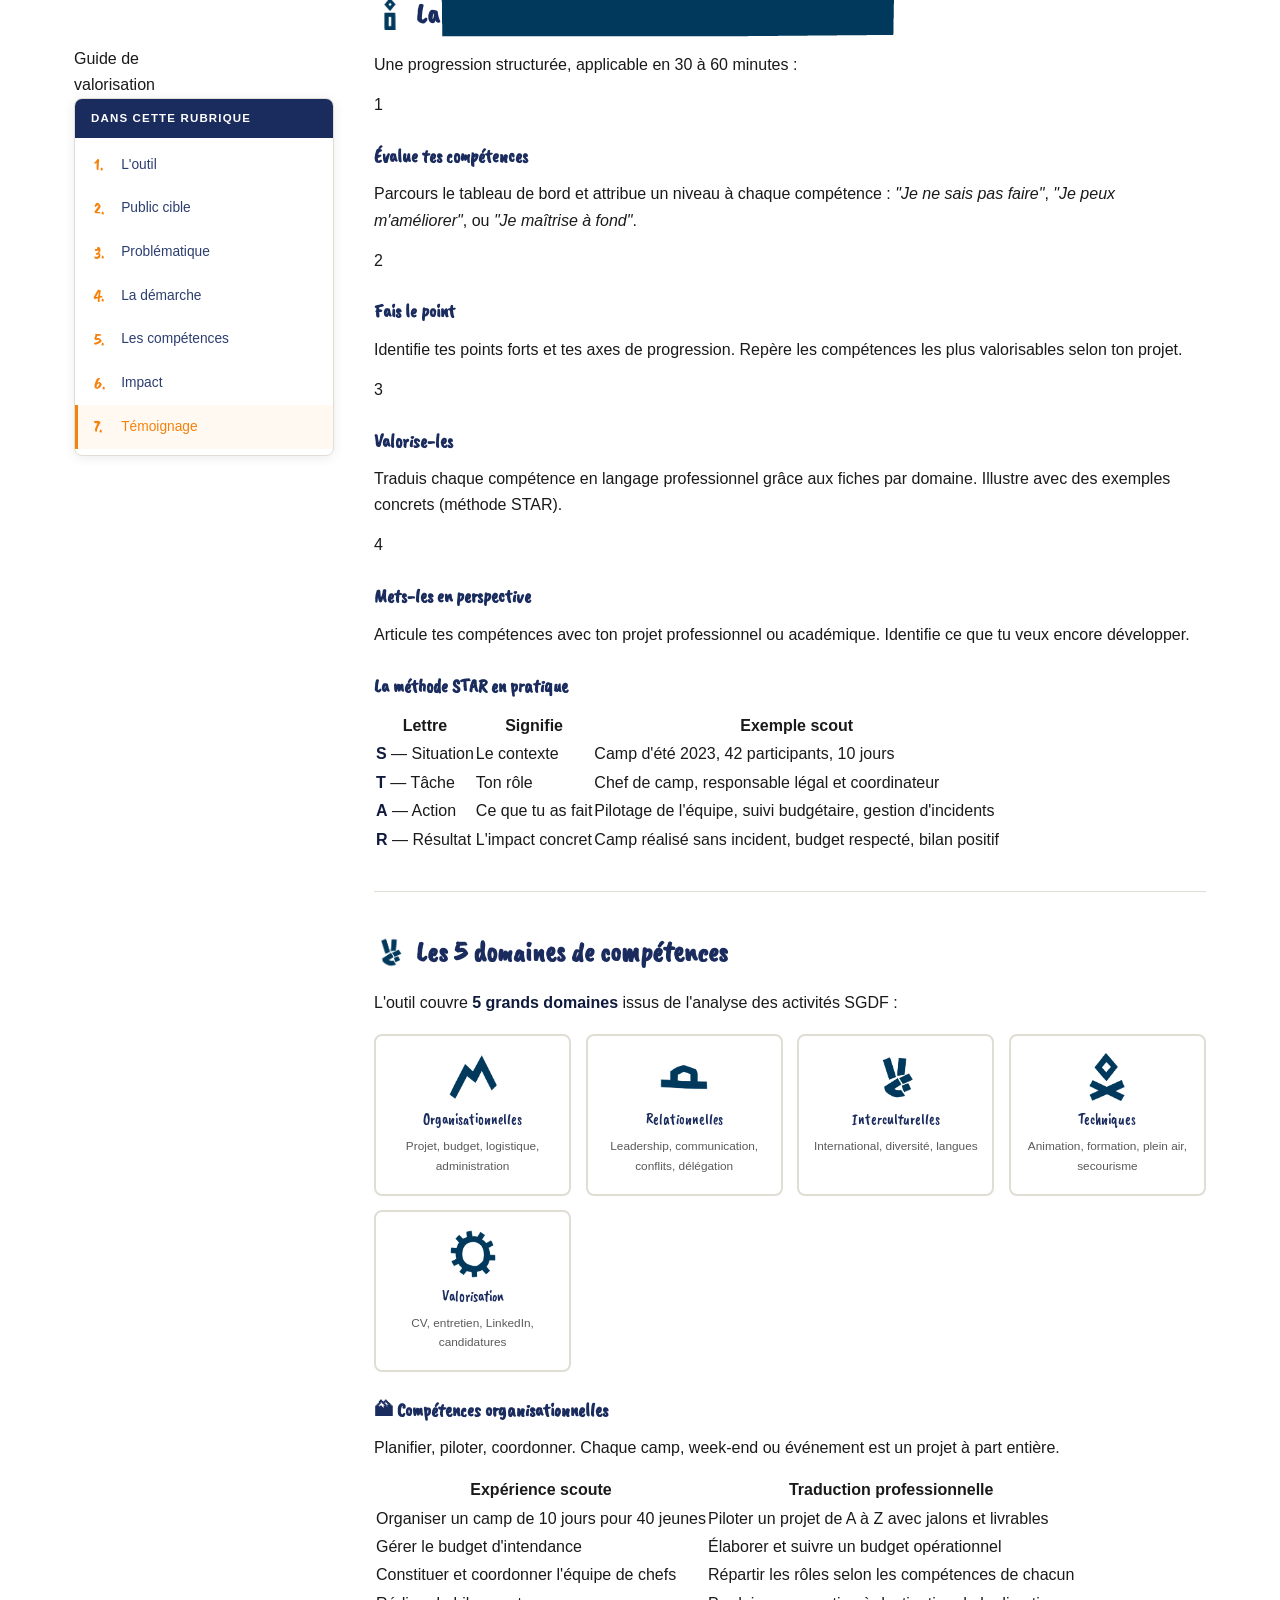
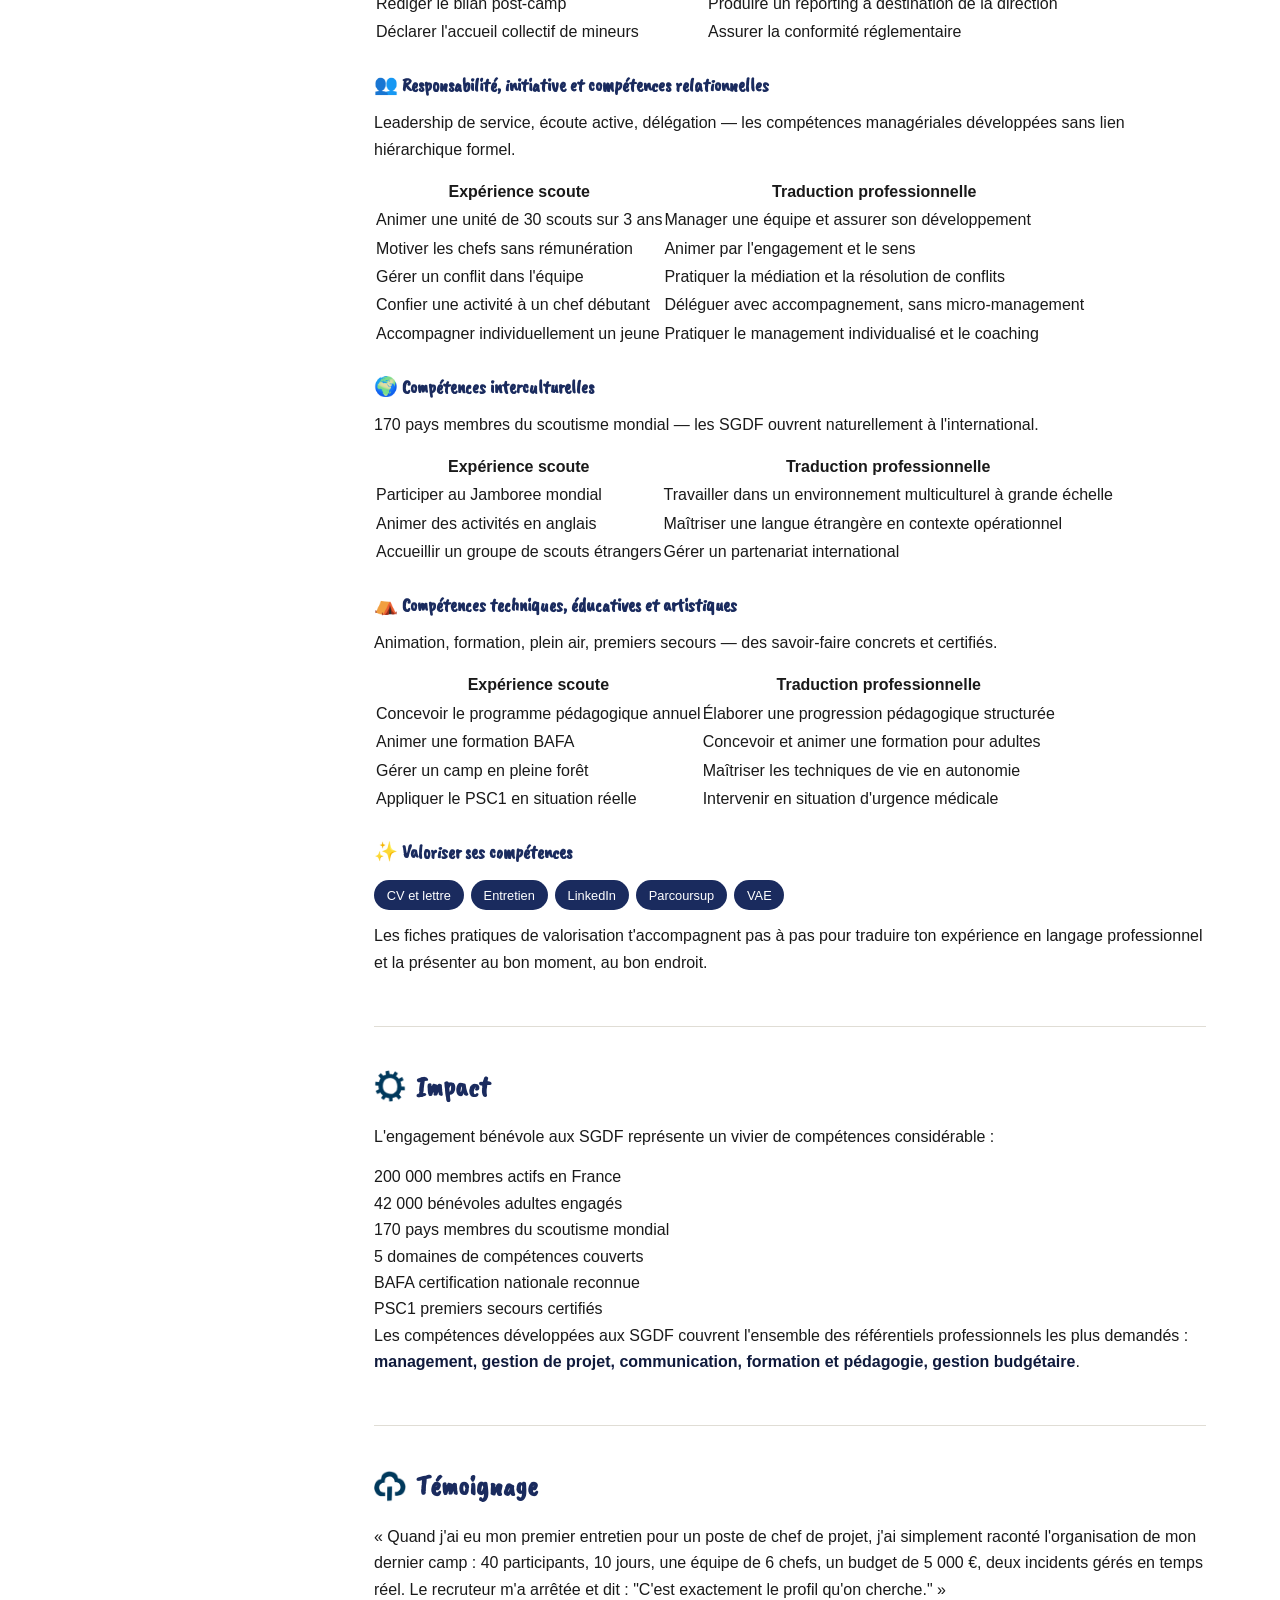
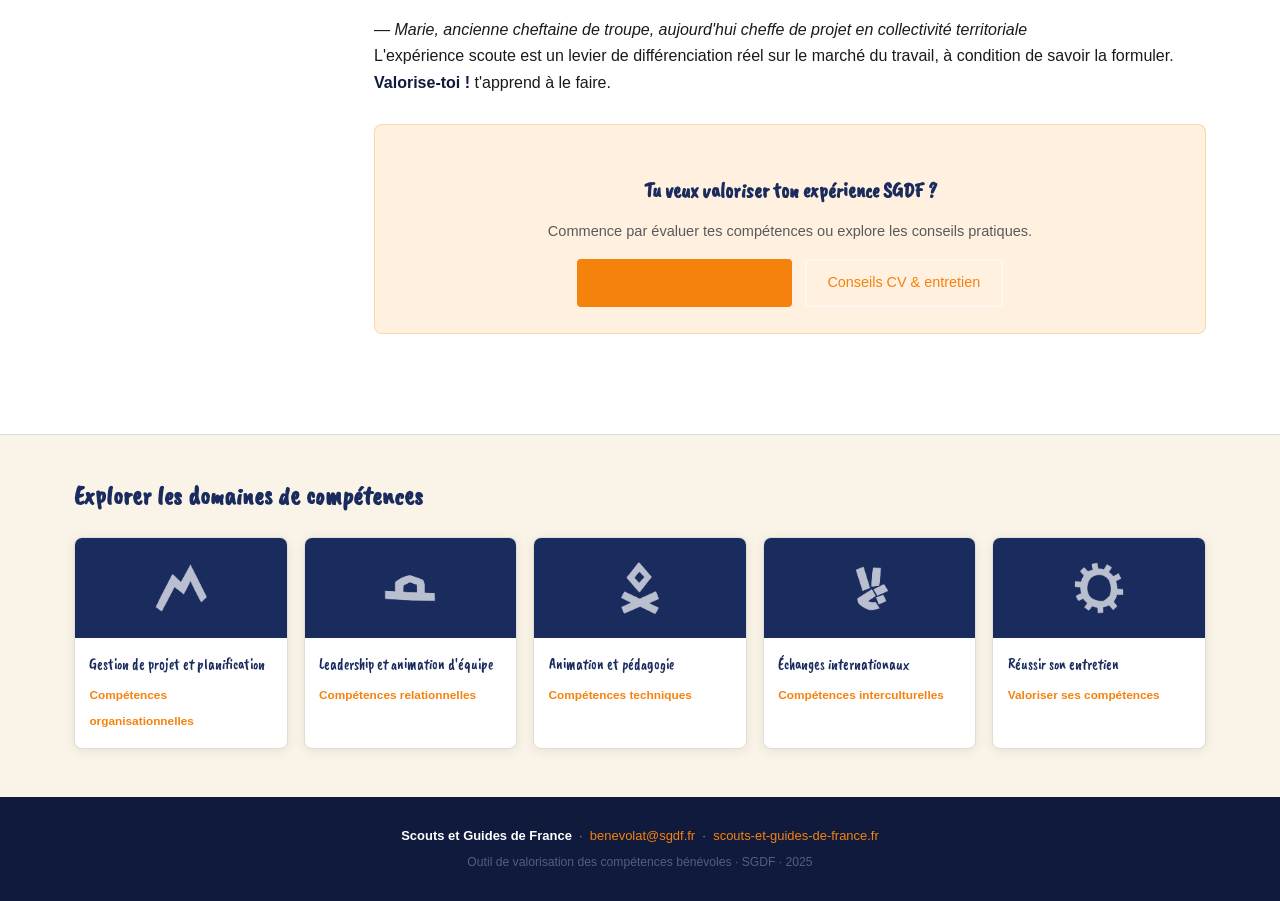
==== commit 24411cd6: "Add files via upload" ====
--- a/index.html
+++ b/index.html
@@ -6,511 +6,43 @@
   <title>Valorise-toi ! — Scouts et Guides de France</title>
   <meta name="description" content="Identifie, évalue et fais reconnaître les compétences acquises grâce à ton engagement aux Scouts et Guides de France.">
   <link rel="icon" href="assets/icons/01_croixscoute/croix_scoute_01.png">
-
-  <style>
-    /* ── FONT ─────────────────────────────────────── */
-    @font-face {
-      font-family: 'CaveatBrush';
-      src: url('assets/fonts/CaveatBrush-Regular.ttf') format('truetype');
-    }
-
-    /* ── RESET & ROOT ─────────────────────────────── */
-    *, *::before, *::after { box-sizing: border-box; margin: 0; padding: 0; }
-
-    :root {
-      --orange:       #F5820D;
-      --orange-soft:  #FFF0E0;
-      --orange-dark:  #d96d05;
-      --navy:         #1A2B5E;
-      --navy-dark:    #0F1A3C;
-      --navy-light:   #2c3e70;
-      --cream:        #F9F3E8;
-      --grey-light:   #f5f5f5;
-      --border:       #e0ddd5;
-      --text:         #1a1a1a;
-      --text-muted:   #5a5a5a;
-      --radius:       8px;
-      --shadow:       0 2px 12px rgba(0,0,0,.08);
-      --shadow-hover: 0 6px 24px rgba(0,0,0,.14);
-    }
-
-    html { scroll-behavior: smooth; }
-
-    body {
-      font-family: -apple-system, BlinkMacSystemFont, 'Segoe UI', Roboto, sans-serif;
-      font-size: 1rem;
-      line-height: 1.65;
-      color: var(--text);
-      background: #fff;
-    }
-
-    /* ── LAYOUT HELPERS ───────────────────────────── */
-    .container {
-      max-width: 1180px;
-      margin: 0 auto;
-      padding: 0 1.5rem;
-    }
-
-    /* ── TOP BAR ──────────────────────────────────── */
-    .topbar {
-      background: var(--navy-dark);
-      padding: .55rem 0;
-      font-size: .8rem;
-      color: #a0afd0;
-    }
-    .topbar a { color: #a0afd0; text-decoration: none; }
-    .topbar a:hover { color: #fff; }
-    .topbar .inner {
-      display: flex;
-      justify-content: space-between;
-      align-items: center;
-      gap: 1rem;
-    }
-
-    /* ── HERO ─────────────────────────────────────── */
-    .hero {
-      background: var(--navy);
-      color: #fff;
-      padding: 3.5rem 0 2.5rem;
-    }
-    .hero-inner {
-      display: flex;
-      align-items: flex-start;
-      gap: 2.5rem;
-    }
-    .hero-logo {
-      width: 90px;
-      flex-shrink: 0;
-      filter: brightness(0) invert(1);
-      opacity: .85;
-      margin-top: .4rem;
-    }
-    .hero-text h1 {
-      font-family: 'CaveatBrush', cursive;
-      font-size: 3.2rem;
-      color: var(--orange);
-      line-height: 1.05;
-      margin-bottom: .6rem;
-    }
-    .hero-text .tagline {
-      font-size: 1.15rem;
-      color: #c0cfee;
-      max-width: 660px;
-      margin-bottom: 1.6rem;
-    }
-    .hero-text .tagline strong { color: #fff; }
-    .hero-link {
-      display: inline-flex;
-      align-items: center;
-      gap: .4rem;
-      color: var(--orange);
-      font-weight: 600;
-      font-size: .95rem;
-      text-decoration: none;
-      margin-bottom: 1.8rem;
-    }
-    .hero-link:hover { color: #fff; }
-
-    /* ── BUTTONS ──────────────────────────────────── */
-    .btn {
-      display: inline-block;
-      padding: .7rem 1.4rem;
-      border-radius: 4px;
-      font-weight: 600;
-      font-size: .92rem;
-      text-decoration: none;
-      border: 2px solid transparent;
-      transition: all .18s;
-      cursor: pointer;
-    }
-    .btn + .btn { margin-left: .6rem; }
-    .btn-primary   { background: var(--orange); color: #fff; border-color: var(--orange); }
-    .btn-primary:hover { background: var(--orange-dark); border-color: var(--orange-dark); }
-    .btn-secondary { background: #fff; color: var(--navy); border-color: #fff; }
-    .btn-secondary:hover { background: var(--cream); }
-    .btn-outline   { background: transparent; color: var(--navy); border-color: var(--navy); }
-    .btn-outline:hover { background: var(--navy); color: #fff; }
-
-    /* ── TWO-COLUMN GRID ──────────────────────────── */
-    .page-grid {
-      display: grid;
-      grid-template-columns: 270px 1fr;
-      gap: 2.5rem;
-      padding: 3rem 0 4rem;
-      align-items: start;
-    }
-
-    /* ── SIDEBAR ──────────────────────────────────── */
-    .sidebar { position: sticky; top: 1.5rem; }
-
-    .sidebar-logo-wrap {
-      display: flex;
-      align-items: center;
-      gap: .75rem;
-      margin-bottom: 1.4rem;
-    }
-    .sidebar-logo-wrap img {
-      width: 52px;
-      opacity: .9;
-    }
-    .sidebar-logo-wrap span {
-      font-family: 'CaveatBrush', cursive;
-      font-size: 1.1rem;
-      color: var(--navy);
-      line-height: 1.2;
-    }
-
-    .sidemenu {
-      border: 1px solid var(--border);
-      border-radius: var(--radius);
-      overflow: hidden;
-      background: #fff;
-      box-shadow: var(--shadow);
-    }
-    .sidemenu-header {
-      background: var(--navy);
-      color: #fff;
-      padding: .65rem 1rem;
-      font-size: .75rem;
-      font-weight: 700;
-      text-transform: uppercase;
-      letter-spacing: .1em;
-    }
-    .sidemenu ul { list-style: none; padding: .4rem 0; }
-    .sidemenu ul li a {
-      display: flex;
-      align-items: center;
-      gap: .5rem;
-      padding: .55rem 1rem;
-      color: var(--navy-light);
-      text-decoration: none;
-      font-size: .88rem;
-      border-left: 3px solid transparent;
-      transition: all .15s;
-    }
-    .sidemenu ul li a:hover,
-    .sidemenu ul li a.active {
-      color: var(--orange);
-      border-left-color: var(--orange);
-      background: rgba(245,130,13,.05);
-    }
-    .sidemenu ul li a .num {
-      font-family: 'CaveatBrush', cursive;
-      font-size: 1.1rem;
-      color: var(--orange);
-      min-width: 1.4rem;
-      line-height: 1;
-    }
-    .sidemenu-divider { height: 1px; background: var(--border); margin: .3rem .8rem; }
-
-    /* ── CONTENT SECTIONS ─────────────────────────── */
-    .content section {
-      padding-bottom: 2.5rem;
-      margin-bottom: 2.5rem;
-      border-bottom: 1px solid var(--border);
-    }
-    .content section:last-child { border-bottom: none; margin-bottom: 0; }
-
-    .content h2 {
-      font-family: 'CaveatBrush', cursive;
-      font-size: 1.85rem;
-      color: var(--navy);
-      margin-bottom: 1rem;
-      display: flex;
-      align-items: center;
-      gap: .7rem;
-      padding-top: .25rem;
-    }
-    .content h2 .ico {
-      width: 34px;
-      height: 34px;
-      object-fit: contain;
-      flex-shrink: 0;
-    }
-    .content h3 {
-      font-family: 'CaveatBrush', cursive;
-      font-size: 1.25rem;
-      color: var(--navy);
-      margin: 1.5rem 0 .6rem;
-    }
-    .content p { margin-bottom: .9rem; color: var(--text); }
-    .content ul, .content ol {
-      padding-left: 1.4rem;
-      margin-bottom: .9rem;
-    }
-    .content li { margin-bottom: .3rem; }
-    .content a { color: var(--orange); font-weight: 500; }
-    .content a:hover { color: var(--navy); }
-    .content strong { color: var(--navy-dark); }
-
-    /* ── PILLS ────────────────────────────────────── */
-    .pills { display: flex; flex-wrap: wrap; gap: .5rem; margin: .8rem 0 1rem; }
-    .pill {
-      background: var(--navy);
-      color: #fff;
-      padding: .3rem .85rem;
-      border-radius: 20px;
-      font-size: .82rem;
-      font-weight: 500;
-    }
-    .pill.orange { background: var(--orange); }
-
-    /* ── STEPS GRID ───────────────────────────────── */
-    .steps-grid {
-      display: grid;
-      grid-template-columns: 1fr 1fr;
-      gap: 1rem;
-      margin: 1.25rem 0;
-    }
-    .step-card {
-      background: var(--cream);
-      border-radius: var(--radius);
-      padding: 1.25rem 1.25rem 1rem;
-      border-left: 4px solid var(--orange);
-      position: relative;
-    }
-    .step-num {
-      font-family: 'CaveatBrush', cursive;
-      font-size: 2.8rem;
-      color: var(--orange);
-      line-height: 1;
-      margin-bottom: .3rem;
-    }
-    .step-card h3 {
-      font-size: 1rem;
-      margin: 0 0 .4rem;
-    }
-    .step-card p { font-size: .88rem; color: var(--text-muted); margin: 0; }
-
-    /* ── COMPETENCY CARDS ─────────────────────────── */
-    .competency-grid {
-      display: grid;
-      grid-template-columns: repeat(auto-fill, minmax(175px, 1fr));
-      gap: 1rem;
-      margin: 1.25rem 0;
-    }
-    .comp-card {
-      background: #fff;
-      border: 2px solid var(--border);
-      border-radius: var(--radius);
-      padding: 1.25rem .9rem;
-      text-align: center;
-      text-decoration: none;
-      color: var(--text);
-      transition: all .18s;
-      display: flex;
-      flex-direction: column;
-      align-items: center;
-      gap: .6rem;
-    }
-    .comp-card:hover {
-      border-color: var(--orange);
-      box-shadow: 0 4px 16px rgba(245,130,13,.18);
-      transform: translateY(-2px);
-    }
-    .comp-card img { width: 52px; height: 52px; object-fit: contain; }
-    .comp-card .ctitle {
-      font-family: 'CaveatBrush', cursive;
-      color: var(--navy);
-      font-size: 1rem;
-      line-height: 1.25;
-    }
-    .comp-card .cdesc { font-size: .76rem; color: var(--text-muted); }
-
-    /* ── STATS ────────────────────────────────────── */
-    .stats-grid {
-      display: grid;
-      grid-template-columns: repeat(3, 1fr);
-      gap: 1rem;
-      margin: 1.25rem 0;
-    }
-    .stat-card {
-      background: var(--navy);
-      border-radius: var(--radius);
-      padding: 1.4rem 1rem 1.2rem;
-      text-align: center;
-      color: #fff;
-    }
-    .stat-num {
-      font-family: 'CaveatBrush', cursive;
-      font-size: 2.1rem;
-      color: var(--orange);
-      display: block;
-      line-height: 1;
-      margin-bottom: .35rem;
-    }
-    .stat-label { font-size: .82rem; color: #b0bfe0; }
-
-    /* ── QUOTE ────────────────────────────────────── */
-    .quote-block {
-      background: var(--cream);
-      border-left: 5px solid var(--orange);
-      border-radius: 0 var(--radius) var(--radius) 0;
-      padding: 1.4rem 1.6rem;
-      margin: 1.5rem 0;
-    }
-    .quote-block blockquote p {
-      font-size: 1.05rem;
-      font-style: italic;
-      color: var(--navy-dark);
-      margin-bottom: .5rem;
-    }
-    .quote-block cite { font-size: .86rem; color: var(--text-muted); font-style: normal; font-weight: 600; }
-
-    /* ── CTA BOX ──────────────────────────────────── */
-    .cta-box {
-      background: var(--orange-soft);
-      border: 1px solid rgba(245,130,13,.25);
-      border-radius: var(--radius);
-      padding: 1.75rem 2rem;
-      text-align: center;
-      margin: 2rem 0 0;
-    }
-    .cta-box h3 {
-      font-family: 'CaveatBrush', cursive;
-      color: var(--navy);
-      font-size: 1.35rem;
-      margin-bottom: .8rem;
-    }
-    .cta-box p { color: var(--text-muted); margin-bottom: 1.1rem; font-size: .93rem; }
-
-    /* ── COMPETENCE TABLE ─────────────────────────── */
-    .comp-table {
-      width: 100%;
-      border-collapse: collapse;
-      font-size: .88rem;
-      margin: 1rem 0;
-    }
-    .comp-table thead th {
-      background: var(--navy);
-      color: #fff;
-      padding: .6rem .9rem;
-      text-align: left;
-      font-family: 'CaveatBrush', cursive;
-      font-size: .95rem;
-      font-weight: normal;
-    }
-    .comp-table tbody td {
-      padding: .55rem .9rem;
-      border-bottom: 1px solid var(--border);
-      vertical-align: top;
-    }
-    .comp-table tbody tr:nth-child(even) td { background: var(--cream); }
-
-    /* ── RELATED SECTION ──────────────────────────── */
-    .related {
-      background: var(--cream);
-      padding: 3rem 0 3.5rem;
-      border-top: 1px solid var(--border);
-    }
-    .related h2 {
-      font-family: 'CaveatBrush', cursive;
-      font-size: 1.8rem;
-      color: var(--navy);
-      margin-bottom: 1.5rem;
-    }
-    .cards-grid {
-      display: grid;
-      grid-template-columns: repeat(auto-fill, minmax(210px, 1fr));
-      gap: 1rem;
-    }
-    .rcard {
-      background: #fff;
-      border-radius: var(--radius);
-      border: 1px solid var(--border);
-      overflow: hidden;
-      text-decoration: none;
-      color: var(--text);
-      display: flex;
-      flex-direction: column;
-      box-shadow: var(--shadow);
-      transition: box-shadow .18s, transform .18s;
-    }
-    .rcard:hover { box-shadow: var(--shadow-hover); transform: translateY(-3px); }
-    .rcard-img {
-      height: 110px;
-      background: var(--navy);
-      display: flex;
-      align-items: center;
-      justify-content: center;
-    }
-    .rcard-img img {
-      width: 58px;
-      height: 58px;
-      object-fit: contain;
-      filter: brightness(0) invert(1);
-      opacity: .75;
-    }
-    .rcard-body { padding: 1rem; flex: 1; }
-    .rcard-body h3 {
-      font-family: 'CaveatBrush', cursive;
-      font-size: 1rem;
-      color: var(--navy);
-      margin-bottom: .25rem;
-      font-weight: normal;
-    }
-    .rcard-detail { font-size: .76rem; color: var(--orange); font-weight: 600; }
-
-    /* ── FOOTER ───────────────────────────────────── */
-    footer {
-      background: var(--navy-dark);
-      color: #8899bb;
-      padding: 2rem 0;
-      font-size: .83rem;
-      text-align: center;
-    }
-    footer a { color: var(--orange); text-decoration: none; }
-    footer strong { color: #fff; }
-    footer .footer-row { margin-bottom: .4rem; }
-
-    /* ── RESPONSIVE ───────────────────────────────── */
-    @media (max-width: 860px) {
-      .page-grid { grid-template-columns: 1fr; }
-      .sidebar { position: static; }
-      .hero-inner { flex-direction: column; gap: 1rem; }
-      .hero-logo { display: none; }
-      .hero-text h1 { font-size: 2.4rem; }
-      .steps-grid { grid-template-columns: 1fr; }
-      .stats-grid { grid-template-columns: repeat(2, 1fr); }
-    }
-    @media (max-width: 540px) {
-      .stats-grid { grid-template-columns: 1fr; }
-      .competency-grid { grid-template-columns: repeat(2, 1fr); }
-      .cards-grid { grid-template-columns: repeat(2, 1fr); }
-      .btn + .btn { margin-left: 0; margin-top: .5rem; }
-    }
-  </style>
+  <link rel="stylesheet" href="assets/css/sgdf.css">
 </head>
 <body>
 
-<!-- ═══ TOP BAR ═══════════════════════════════════════════════════════════ -->
-<div class="topbar">
-  <div class="container inner">
-    <span>Scouts et Guides de France</span>
-    <span>
-      <a href="mailto:benevolat@sgdf.fr">benevolat@sgdf.fr</a>
-      &nbsp;·&nbsp;
-      <a href="https://www.scouts-et-guides-de-france.fr" target="_blank" rel="noopener">scouts-et-guides-de-france.fr</a>
-    </span>
-  </div>
-</div>
+<div class="topbar"><div class="container inner">
+  <span>Scouts et Guides de France</span>
+  <span><a href="mailto:benevolat@sgdf.fr">benevolat@sgdf.fr</a></span>
+</div></div>
+
+<nav class="mainnav"><div class="container inner">
+  <a class="brand" href="#">🏕️ Valorise-toi !</a>
+  <ul>
+    <li><a href="evaluation/">Évaluation</a></li>
+    <li><a href="competences-org/">Organisationnelles</a></li>
+    <li><a href="competences-rel/">Relationnelles</a></li>
+    <li><a href="competences-inter/">Interculturelles</a></li>
+    <li><a href="competences-tech/">Techniques</a></li>
+    <li><a href="valorisation/">Valorisation</a></li>
+  </ul>
+</div></nav>
 
 <!-- ═══ HERO ══════════════════════════════════════════════════════════════ -->
 <section class="hero">
   <div class="container">
     <div class="hero-inner">
       <img class="hero-logo" src="assets/icons/01_croixscoute/croix_scoute_01.png" alt="SGDF">
-      <div class="hero-text">
+      <div class="">
         <h1>Valorise-toi !</h1>
         <p class="tagline">
           Identifie, évalue et fais reconnaître les compétences acquises grâce à ton engagement
           <strong>aux Scouts et Guides de France</strong>.
         </p>
-        <a class="hero-link" href="autoévaluation/outil-valorise-toi.html">
+        <a class="hero-link btn btn-outline" href="evaluation/">
           ↗ Accéder à l'outil d'autoévaluation
         </a>
         <div>
-          <a class="btn btn-primary" href="#demarche">Découvrir la démarche</a>
+          <a class="btn btn-primary" href="evaluation/">Découvrir la démarche</a>
           <a class="btn btn-secondary" href="#competences">Explorer les compétences</a>
         </div>
       </div>
@@ -529,12 +61,12 @@
         <span>Guide de<br>valorisation</span>
       </div>
       <nav class="sidemenu">
-        <div class="sidemenu-header">Dans cette rubrique</div>
+        <div class="sidemenu-hd">Dans cette rubrique</div>
         <ul>
           <li><a href="#outil"><span class="num">1.</span> L'outil</a></li>
           <li><a href="#public"><span class="num">2.</span> Public cible</a></li>
           <li><a href="#problematique"><span class="num">3.</span> Problématique</a></li>
-          <li><a href="#demarche"><span class="num">4.</span> La démarche</a></li>
+          <li><a href="evaluation/"><span class="num">4.</span> La démarche</a></li>
           <li><a href="#competences"><span class="num">5.</span> Les compétences</a></li>
           <li><a href="#impact"><span class="num">6.</span> Impact</a></li>
           <li><a href="#temoignage"><span class="num">7.</span> Témoignage</a></li>
@@ -676,31 +208,31 @@
         </h2>
         <p>L'outil couvre <strong>5 grands domaines</strong> issus de l'analyse des activités SGDF :</p>
 
-        <div class="competency-grid">
-          <a class="comp-card" href="#comp-org">
+        <div class="comp-grid">
+          <a class="comp-card" href="competences-org/">
             <img src="assets/icons/16_montagne/montagne-01.png" alt="">
-            <div class="ctitle">Organisationnelles</div>
-            <div class="cdesc">Projet, budget, logistique, administration</div>
+            <div class="ct">Organisationnelles</div>
+            <div class="cd">Projet, budget, logistique, administration</div>
           </a>
-          <a class="comp-card" href="#comp-rel">
+          <a class="comp-card" href="competences-rel/">
             <img src="assets/icons/40_badenpowell/badenpowel_01.png" alt="">
-            <div class="ctitle">Relationnelles</div>
-            <div class="cdesc">Leadership, communication, conflits, délégation</div>
+            <div class="ct">Relationnelles</div>
+            <div class="cd">Leadership, communication, conflits, délégation</div>
           </a>
-          <a class="comp-card" href="#comp-inter">
+          <a class="comp-card" href="competences-inter/">
             <img src="assets/icons/35_paix/paix-01.png" alt="">
-            <div class="ctitle">Interculturelles</div>
-            <div class="cdesc">International, diversité, langues</div>
+            <div class="ct">Interculturelles</div>
+            <div class="cd">International, diversité, langues</div>
           </a>
-          <a class="comp-card" href="#comp-tech">
+          <a class="comp-card" href="competences-tech/">
             <img src="assets/icons/18_feu/feu-01.png" alt="">
-            <div class="ctitle">Techniques</div>
-            <div class="cdesc">Animation, formation, plein air, secourisme</div>
+            <div class="ct">Techniques</div>
+            <div class="cd">Animation, formation, plein air, secourisme</div>
           </a>
-          <a class="comp-card" href="#comp-val">
+          <a class="comp-card" href="valorisation/">
             <img src="assets/icons/26_soleil/soleil-01.png" alt="">
-            <div class="ctitle">Valorisation</div>
-            <div class="cdesc">CV, entretien, LinkedIn, candidatures</div>
+            <div class="ct">Valorisation</div>
+            <div class="cd">CV, entretien, LinkedIn, candidatures</div>
           </a>
         </div>
 
@@ -838,8 +370,8 @@
         <div class="cta-box">
           <h3>Tu veux valoriser ton expérience SGDF ?</h3>
           <p>Commence par évaluer tes compétences ou explore les conseils pratiques.</p>
-          <a class="btn btn-primary" href="autoévaluation/outil-valorise-toi.html">Évaluer mes compétences</a>
-          <a class="btn btn-outline" href="valoriser-ses-compétences/cv-lettre-motivation.html">Conseils CV &amp; entretien</a>
+          <a class="btn btn-primary" href="evaluation/">Évaluer mes compétences</a>
+          <a class="btn btn-outline" href="valorisation/">Conseils CV &amp; entretien</a>
         </div>
       </section>
 
@@ -851,40 +383,40 @@
 <section class="related">
   <div class="container">
     <h2>Explorer les domaines de compétences</h2>
-    <div class="cards-grid">
-      <a class="rcard" href="compétences-organisationnelles/gestion-de-projet.html">
+    <div class="rcards">
+      <a class="rcard" href="competences-org/">
         <div class="rcard-img"><img src="assets/icons/16_montagne/montagne-01.png" alt=""></div>
         <div class="rcard-body">
           <h3>Gestion de projet et planification</h3>
-          <span class="rcard-detail">Compétences organisationnelles</span>
+          <span class="rd">Compétences organisationnelles</span>
         </div>
       </a>
-      <a class="rcard" href="compétences-relationnelles/leadership.html">
+      <a class="rcard" href="competences-rel/">
         <div class="rcard-img"><img src="assets/icons/40_badenpowell/badenpowel_01.png" alt=""></div>
         <div class="rcard-body">
           <h3>Leadership et animation d'équipe</h3>
-          <span class="rcard-detail">Compétences relationnelles</span>
+          <span class="rd">Compétences relationnelles</span>
         </div>
       </a>
-      <a class="rcard" href="compétences-techniques/animation-pedagogie.html">
+      <a class="rcard" href="competences-tech/">
         <div class="rcard-img"><img src="assets/icons/18_feu/feu-01.png" alt=""></div>
         <div class="rcard-body">
           <h3>Animation et pédagogie</h3>
-          <span class="rcard-detail">Compétences techniques</span>
+          <span class="rd">Compétences techniques</span>
         </div>
       </a>
-      <a class="rcard" href="compétences-interculturelles/echanges-internationaux.html">
+      <a class="rcard" href="competences-inter/">
         <div class="rcard-img"><img src="assets/icons/35_paix/paix-01.png" alt=""></div>
         <div class="rcard-body">
           <h3>Échanges internationaux</h3>
-          <span class="rcard-detail">Compétences interculturelles</span>
+          <span class="rd">Compétences interculturelles</span>
         </div>
       </a>
-      <a class="rcard" href="valoriser-ses-compétences/entretien.html">
+      <a class="rcard" href="valorisation/">
         <div class="rcard-img"><img src="assets/icons/26_soleil/soleil-01.png" alt=""></div>
         <div class="rcard-body">
           <h3>Réussir son entretien</h3>
-          <span class="rcard-detail">Valoriser ses compétences</span>
+          <span class="rd">Valoriser ses compétences</span>
         </div>
       </a>
     </div>
--- a/assets/css/sgdf.css
+++ b/assets/css/sgdf.css
@@ -0,0 +1,276 @@
+/* ═══════════════════════════════════════════════════
+   SGDF — Valorise-toi ! · Shared stylesheet
+   ═══════════════════════════════════════════════════ */
+
+@font-face {
+  font-family: 'CaveatBrush';
+  src: url('../fonts/CaveatBrush-Regular.ttf') format('truetype');
+}
+
+/* ── RESET & ROOT ─────────────────────────────── */
+*, *::before, *::after { box-sizing: border-box; margin: 0; padding: 0; }
+
+:root {
+  --orange:      #F5820D;
+  --orange-soft: #FFF0E0;
+  --orange-dark: #d96d05;
+  --navy:        #1A2B5E;
+  --navy-dark:   #0F1A3C;
+  --navy-mid:    #2c3e70;
+  --cream:       #F9F3E8;
+  --border:      #e0ddd5;
+  --text:        #1a1a1a;
+  --muted:       #5a5a5a;
+  --radius:      8px;
+  --shadow:      0 2px 12px rgba(0,0,0,.08);
+  --shadow-h:    0 6px 24px rgba(0,0,0,.14);
+}
+
+html  { scroll-behavior: smooth; }
+body  {
+  font-family: -apple-system, BlinkMacSystemFont, 'Segoe UI', Roboto, sans-serif;
+  font-size: 1rem; line-height: 1.65; color: var(--text); background: #fff;
+}
+
+/* ── LAYOUT ───────────────────────────────────── */
+.container { max-width: 1180px; margin: 0 auto; padding: 0 1.5rem; }
+
+/* ── TOP BAR ──────────────────────────────────── */
+.topbar {
+  background: var(--navy-dark); padding: .45rem 0;
+  font-size: .78rem; color: #8899bb;
+}
+.topbar a { color: #8899bb; text-decoration: none; }
+.topbar a:hover { color: #fff; }
+.topbar .inner { display: flex; justify-content: space-between; align-items: center; }
+
+/* ── MAIN NAV ─────────────────────────────────── */
+.mainnav {
+  background: var(--navy);
+  border-bottom: 3px solid var(--orange);
+  position: sticky; top: 0; z-index: 100;
+}
+.mainnav .inner {
+  display: flex; align-items: center; gap: 0; overflow-x: auto;
+}
+.mainnav .brand {
+  font-family: 'CaveatBrush', cursive;
+  font-size: 1.3rem; color: var(--orange);
+  text-decoration: none; padding: .7rem 1.2rem .7rem 0;
+  white-space: nowrap; flex-shrink: 0;
+}
+.mainnav ul {
+  display: flex; list-style: none; gap: 0; padding: 0;
+}
+.mainnav ul li a {
+  display: block; padding: .75rem .85rem;
+  color: #c0cfee; text-decoration: none;
+  font-size: .82rem; font-weight: 500;
+  white-space: nowrap; transition: color .15s;
+  border-bottom: 3px solid transparent;
+  margin-bottom: -3px;
+}
+.mainnav ul li a:hover { color: #fff; }
+.mainnav ul li a.active { color: var(--orange); border-bottom-color: var(--orange); }
+
+/* ── HERO ─────────────────────────────────────── */
+.hero {
+  background: var(--navy); color: #fff; padding: 3rem 0 2.5rem;
+}
+.hero-inner { display: flex; align-items: flex-start; gap: 2rem; }
+.hero-logo  { width: 80px; flex-shrink: 0; filter: brightness(0) invert(1); opacity: .8; }
+.hero h1 {
+  font-family: 'CaveatBrush', cursive; font-size: 2.8rem;
+  color: var(--orange); line-height: 1.05; margin-bottom: .5rem;
+}
+.hero .tagline { font-size: 1.1rem; color: #c0cfee; max-width: 640px; margin-bottom: 1.4rem; }
+.hero .tagline strong { color: #fff; }
+.hero-sm { padding: 2rem 0 1.75rem; }
+.hero-sm h1 { font-size: 2rem; }
+.breadcrumb { font-size: .82rem; color: #7a8fb5; margin-bottom: .75rem; }
+.breadcrumb a { color: #7a8fb5; text-decoration: none; }
+.breadcrumb a:hover { color: #fff; }
+
+/* ── BUTTONS ──────────────────────────────────── */
+.btn {
+  display: inline-block; padding: .65rem 1.3rem;
+  border-radius: 4px; font-weight: 600; font-size: .9rem;
+  text-decoration: none; border: 2px solid transparent; transition: all .18s;
+}
+.btn + .btn { margin-left: .5rem; }
+.btn-primary   { background: var(--orange); color: #fff; border-color: var(--orange); }
+.btn-primary:hover { background: var(--orange-dark); border-color: var(--orange-dark); }
+.btn-secondary { background: #fff; color: var(--navy); border-color: #fff; }
+.btn-secondary:hover { background: var(--cream); }
+.btn-outline   { background: transparent; color: #fff; border-color: rgba(255,255,255,.5); }
+.btn-outline:hover { border-color: #fff; }
+.btn-navy      { background: var(--navy); color: #fff; border-color: var(--navy); }
+.btn-navy:hover { background: var(--navy-dark); }
+
+/* ── PAGE GRID ────────────────────────────────── */
+.page-grid {
+  display: grid; grid-template-columns: 260px 1fr;
+  gap: 2.5rem; padding: 2.5rem 0 4rem; align-items: start;
+}
+
+/* ── SIDEBAR ──────────────────────────────────── */
+.sidebar { position: sticky; top: 4.5rem; }
+.sidebar-thumb {
+  display: flex; align-items: center; gap: .65rem; margin-bottom: 1.25rem;
+}
+.sidebar-thumb img { width: 46px; opacity: .85; }
+.sidebar-thumb span {
+  font-family: 'CaveatBrush', cursive; font-size: 1rem;
+  color: var(--navy); line-height: 1.25;
+}
+.sidemenu {
+  border: 1px solid var(--border); border-radius: var(--radius);
+  overflow: hidden; background: #fff; box-shadow: var(--shadow);
+}
+.sidemenu-hd {
+  background: var(--navy); color: #fff;
+  padding: .6rem 1rem; font-size: .72rem; font-weight: 700;
+  text-transform: uppercase; letter-spacing: .1em;
+}
+.sidemenu ul { list-style: none; padding: .35rem 0; }
+.sidemenu ul li a {
+  display: flex; align-items: center; gap: .4rem;
+  padding: .5rem 1rem; color: var(--navy-mid); text-decoration: none;
+  font-size: .86rem; border-left: 3px solid transparent; transition: all .14s;
+}
+.sidemenu ul li a:hover,
+.sidemenu ul li a.active {
+  color: var(--orange); border-left-color: var(--orange);
+  background: rgba(245,130,13,.05);
+}
+.sidemenu .num { font-family: 'CaveatBrush', cursive; font-size: 1.05rem; color: var(--orange); min-width: 1.3rem; }
+.sidemenu-div { height: 1px; background: var(--border); margin: .25rem .75rem; }
+
+/* ── CONTENT ──────────────────────────────────── */
+.content section {
+  padding-bottom: 2.25rem; margin-bottom: 2.25rem;
+  border-bottom: 1px solid var(--border);
+}
+.content section:last-child { border-bottom: none; margin-bottom: 0; }
+.content h2 {
+  font-family: 'CaveatBrush', cursive; font-size: 1.8rem;
+  color: var(--navy); margin-bottom: .9rem;
+  display: flex; align-items: center; gap: .65rem;
+}
+.content h2 .ico { width: 32px; height: 32px; object-fit: contain; flex-shrink: 0; }
+.content h3 {
+  font-family: 'CaveatBrush', cursive; font-size: 1.2rem;
+  color: var(--navy); margin: 1.4rem 0 .55rem;
+}
+.content p  { margin-bottom: .85rem; }
+.content ul, .content ol { padding-left: 1.4rem; margin-bottom: .85rem; }
+.content li { margin-bottom: .3rem; }
+.content a  { color: var(--orange); font-weight: 500; }
+.content a:hover { color: var(--navy); }
+.content strong { color: var(--navy-dark); }
+
+/* ── TABLES ───────────────────────────────────── */
+.tbl { width: 100%; border-collapse: collapse; font-size: .87rem; margin: 1rem 0; }
+.tbl thead th {
+  background: var(--navy); color: #fff; padding: .6rem .9rem;
+  text-align: left; font-family: 'CaveatBrush', cursive;
+  font-size: .9rem; font-weight: normal;
+}
+.tbl tbody td { padding: .55rem .9rem; border-bottom: 1px solid var(--border); vertical-align: top; }
+.tbl tbody tr:nth-child(even) td { background: var(--cream); }
+
+/* ── PILLS ────────────────────────────────────── */
+.pills { display: flex; flex-wrap: wrap; gap: .45rem; margin: .75rem 0 1rem; }
+.pill { background: var(--navy); color: #fff; padding: .28rem .8rem; border-radius: 20px; font-size: .8rem; font-weight: 500; }
+.pill.or { background: var(--orange); }
+.pill.gr { background: #2E7D32; }
+
+/* ── STEP CARDS ───────────────────────────────── */
+.steps { display: grid; grid-template-columns: 1fr 1fr; gap: 1rem; margin: 1.1rem 0; }
+.step  { background: var(--cream); border-radius: var(--radius); padding: 1.2rem; border-left: 4px solid var(--orange); }
+.step .n { font-family: 'CaveatBrush', cursive; font-size: 2.6rem; color: var(--orange); line-height: 1; margin-bottom: .25rem; }
+.step h3 { font-size: .97rem; margin: 0 0 .35rem; }
+.step p  { font-size: .86rem; color: var(--muted); margin: 0; }
+
+/* ── COMP CARDS ───────────────────────────────── */
+.comp-grid { display: grid; grid-template-columns: repeat(auto-fill, minmax(165px, 1fr)); gap: .9rem; margin: 1.1rem 0; }
+.comp-card {
+  background: #fff; border: 2px solid var(--border); border-radius: var(--radius);
+  padding: 1.1rem .85rem; text-align: center; text-decoration: none;
+  color: var(--text); transition: all .17s;
+  display: flex; flex-direction: column; align-items: center; gap: .55rem;
+}
+.comp-card:hover { border-color: var(--orange); box-shadow: 0 4px 16px rgba(245,130,13,.18); transform: translateY(-2px); }
+.comp-card img { width: 48px; height: 48px; object-fit: contain; }
+.comp-card .ct { font-family: 'CaveatBrush', cursive; color: var(--navy); font-size: .95rem; line-height: 1.2; }
+.comp-card .cd { font-size: .74rem; color: var(--muted); }
+
+/* ── STAT CARDS ───────────────────────────────── */
+.stats { display: grid; grid-template-columns: repeat(3, 1fr); gap: 1rem; margin: 1.1rem 0; }
+.stat  { background: var(--navy); border-radius: var(--radius); padding: 1.3rem 1rem; text-align: center; color: #fff; }
+.stat .n { font-family: 'CaveatBrush', cursive; font-size: 2rem; color: var(--orange); display: block; line-height: 1; margin-bottom: .3rem; }
+.stat .l { font-size: .8rem; color: #b0bfe0; }
+
+/* ── QUOTE ────────────────────────────────────── */
+.quote {
+  background: var(--cream); border-left: 5px solid var(--orange);
+  border-radius: 0 var(--radius) var(--radius) 0;
+  padding: 1.3rem 1.5rem; margin: 1.4rem 0;
+}
+.quote blockquote p { font-size: 1.02rem; font-style: italic; color: var(--navy-dark); margin-bottom: .45rem; }
+.quote cite { font-size: .84rem; color: var(--muted); font-style: normal; font-weight: 600; }
+
+/* ── CTA BOX ──────────────────────────────────── */
+.cta-box {
+  background: var(--orange-soft); border: 1px solid rgba(245,130,13,.25);
+  border-radius: var(--radius); padding: 1.6rem 1.75rem;
+  text-align: center; margin-top: 1.75rem;
+}
+.cta-box h3 { font-family: 'CaveatBrush', cursive; color: var(--navy); font-size: 1.3rem; margin-bottom: .7rem; }
+.cta-box p  { color: var(--muted); margin-bottom: 1rem; font-size: .91rem; }
+
+/* ── LEVEL BADGE ──────────────────────────────── */
+.lvl { display: flex; gap: .35rem; align-items: center; font-size: .78rem; color: var(--muted); }
+.lvl-dot { width: 10px; height: 10px; border-radius: 50%; }
+.lvl-1 { background: #ccc; }
+.lvl-2 { background: var(--orange); }
+.lvl-3 { background: #2E7D32; }
+
+/* ── RELATED ──────────────────────────────────── */
+.related { background: var(--cream); padding: 2.5rem 0 3rem; border-top: 1px solid var(--border); }
+.related h2 { font-family: 'CaveatBrush', cursive; font-size: 1.6rem; color: var(--navy); margin-bottom: 1.25rem; }
+.rcards { display: grid; grid-template-columns: repeat(auto-fill, minmax(200px, 1fr)); gap: 1rem; }
+.rcard  {
+  background: #fff; border-radius: var(--radius); border: 1px solid var(--border);
+  overflow: hidden; text-decoration: none; color: var(--text);
+  display: flex; flex-direction: column; box-shadow: var(--shadow);
+  transition: box-shadow .17s, transform .17s;
+}
+.rcard:hover { box-shadow: var(--shadow-h); transform: translateY(-3px); }
+.rcard-img  { height: 100px; background: var(--navy); display: flex; align-items: center; justify-content: center; }
+.rcard-img img { width: 52px; height: 52px; object-fit: contain; filter: brightness(0) invert(1); opacity: .7; }
+.rcard-body { padding: .9rem; flex: 1; }
+.rcard-body h3 { font-family: 'CaveatBrush', cursive; font-size: .95rem; color: var(--navy); margin-bottom: .2rem; font-weight: normal; }
+.rcard-body .rd { font-size: .74rem; color: var(--orange); font-weight: 600; }
+
+/* ── FOOTER ───────────────────────────────────── */
+footer { background: var(--navy-dark); color: #7a8fb5; padding: 1.75rem 0; font-size: .81rem; text-align: center; }
+footer a { color: var(--orange); text-decoration: none; }
+footer strong { color: #fff; }
+footer .fr { margin-bottom: .35rem; }
+
+/* ── RESPONSIVE ───────────────────────────────── */
+@media (max-width: 860px) {
+  .page-grid { grid-template-columns: 1fr; }
+  .sidebar { position: static; }
+  .hero-inner { flex-direction: column; }
+  .hero-logo { display: none; }
+  .hero h1 { font-size: 2.2rem; }
+  .steps { grid-template-columns: 1fr; }
+  .stats { grid-template-columns: repeat(2, 1fr); }
+  .mainnav ul { display: none; }
+}
+@media (max-width: 540px) {
+  .stats { grid-template-columns: 1fr; }
+  .rcards { grid-template-columns: repeat(2, 1fr); }
+}
